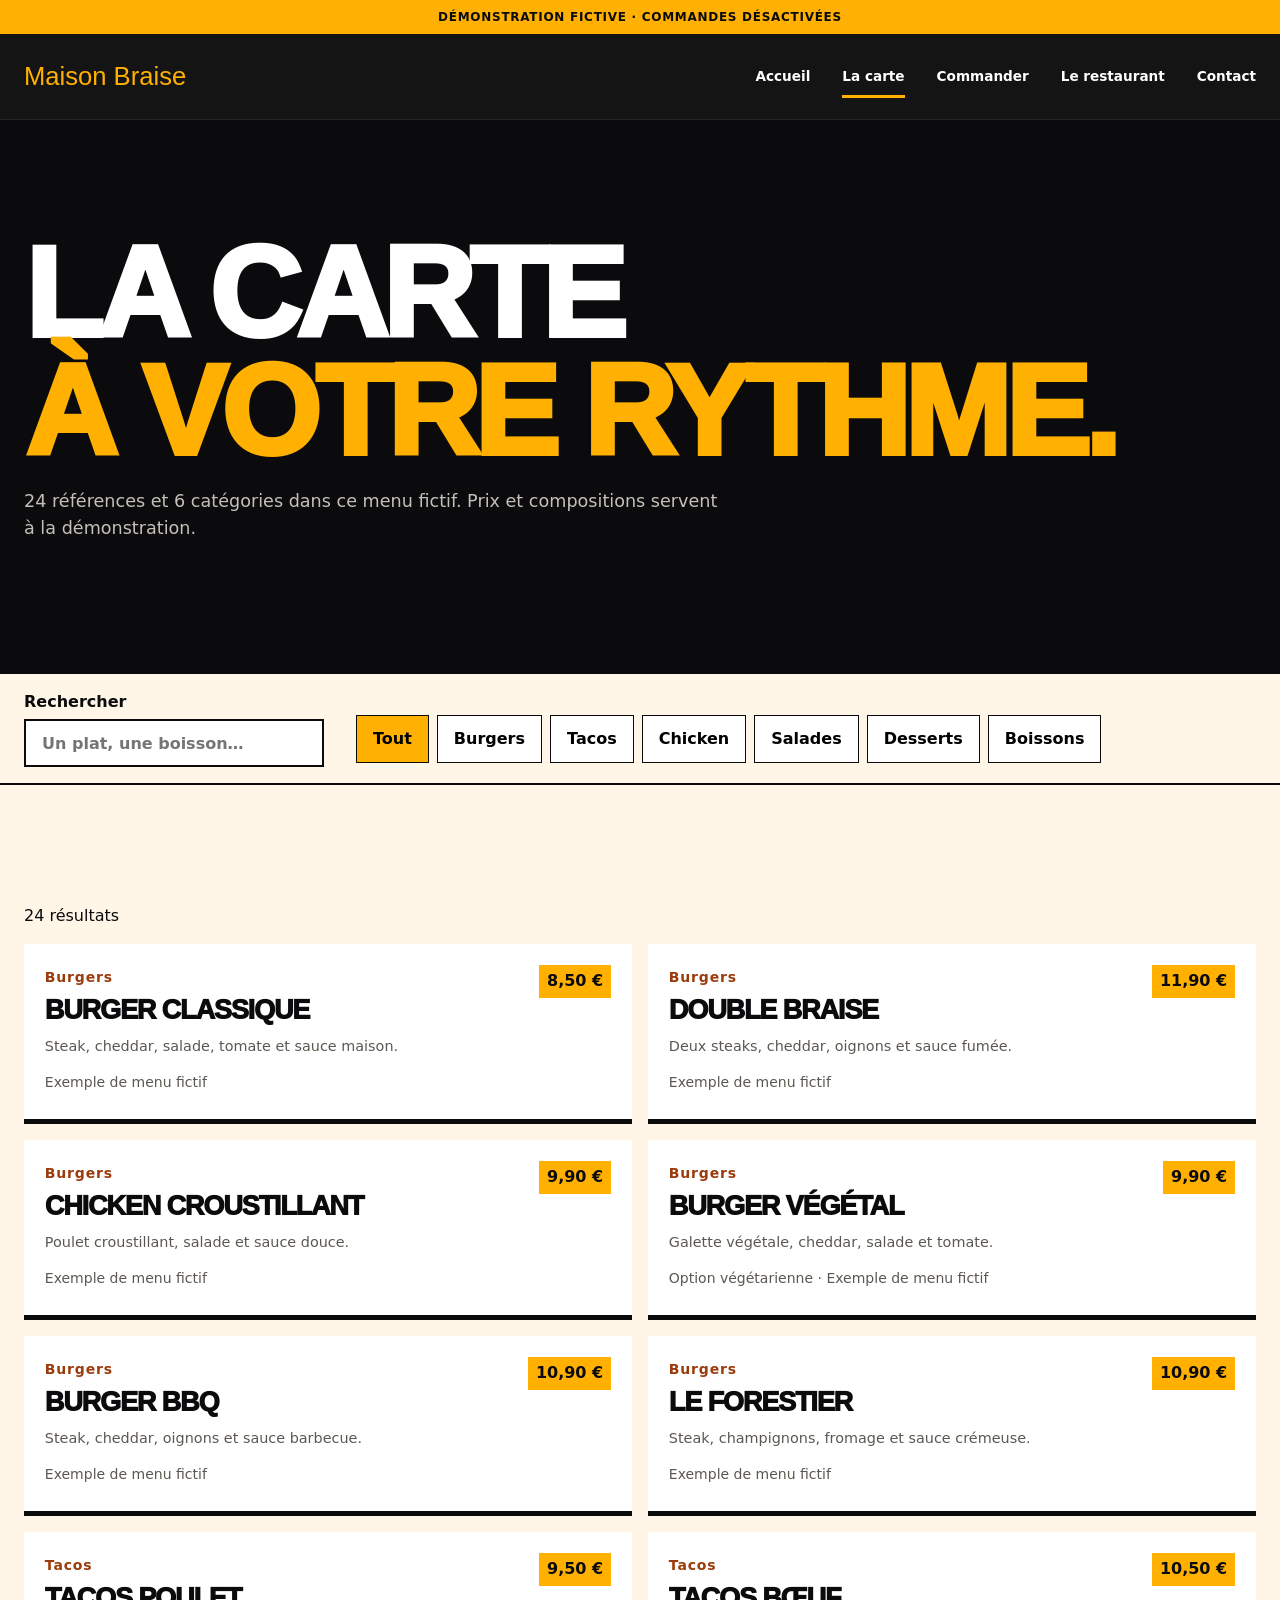
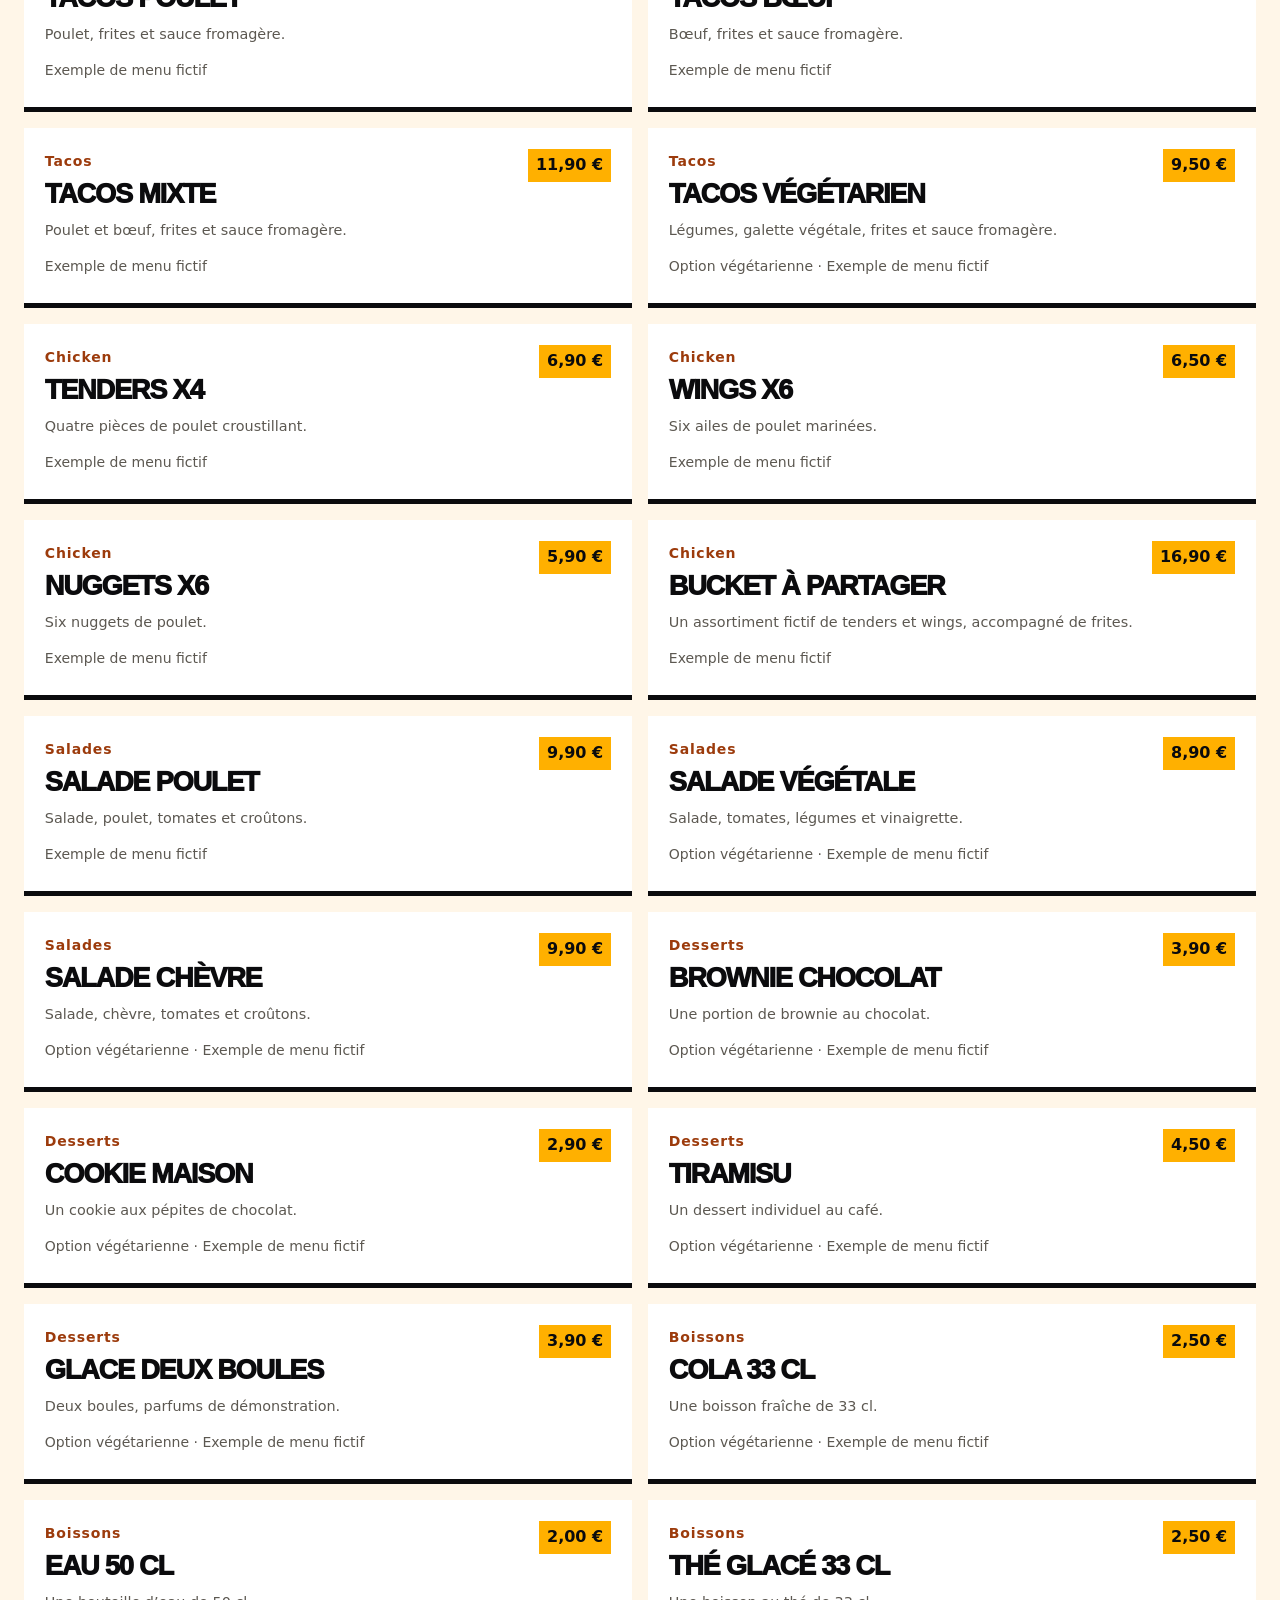
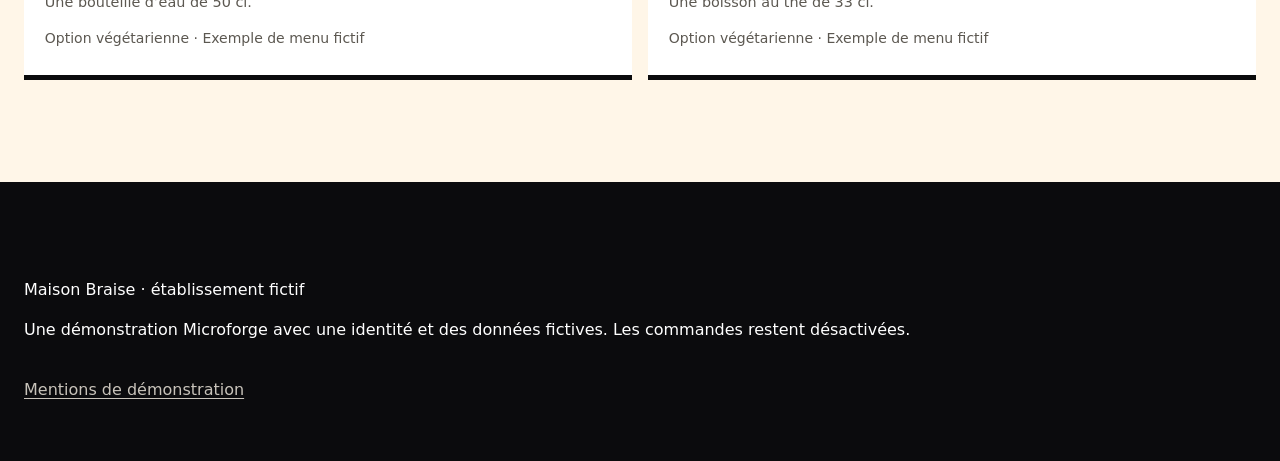
==== carte.html @ 9140a236 "feat: prepare fictional restaurant demonstration" ====
<!doctype html><html lang="fr"><head><meta charset="utf-8"><meta name="viewport" content="width=device-width,initial-scale=1"><meta name="robots" content="noindex,nofollow"><title>La carte · Maison Braise</title><link rel="stylesheet" href="assets/site.css"><script src="assets/site.js" defer></script></head><body><a class="skip-link" href="#main">Aller au contenu</a><div class="ticker">DÉMONSTRATION FICTIVE · COMMANDES DÉSACTIVÉES</div><header class="site-header"><a class="brand" href="index.html" aria-label="Maison Braise accueil"><span class="demo-wordmark">Maison Braise</span></a><button class="menu-toggle" aria-expanded="false" aria-controls="main-nav"><span></span><span></span><span></span><span class="sr-only">Ouvrir le menu</span></button><nav id="main-nav" class="main-nav" aria-label="Navigation principale"><a class="nav-link " href="index.html" >Accueil</a><a class="nav-link is-active" href="carte.html" aria-current="page">La carte</a><a class="nav-link " href="commander.html" >Commander</a><a class="nav-link " href="restaurant.html" >Le restaurant</a><a class="nav-link " href="contact.html" >Contact</a></nav></header><main id="main"><section class="page-hero"><h1>LA CARTE<br><em>À VOTRE RYTHME.</em></h1><p>24 références et 6 catégories dans ce menu fictif. Prix et compositions servent à la démonstration.</p></section><section class="menu-tools"><label><span>Rechercher</span><input id="menu-search" type="search" placeholder="Un plat, une boisson…" autocomplete="off" maxlength="120"></label><div class="filter-row"><button type="button" data-filter="all" aria-pressed="true" class="is-active">Tout</button><button type="button" data-filter="Burgers" aria-pressed="false" class="">Burgers</button><button type="button" data-filter="Tacos" aria-pressed="false" class="">Tacos</button><button type="button" data-filter="Chicken" aria-pressed="false" class="">Chicken</button><button type="button" data-filter="Salades" aria-pressed="false" class="">Salades</button><button type="button" data-filter="Desserts" aria-pressed="false" class="">Desserts</button><button type="button" data-filter="Boissons" aria-pressed="false" class="">Boissons</button></div></section><section class="section"><p id="menu-status" role="status" aria-live="polite"></p><div id="menu-list" class="menu-list"><article class="menu-item"><div><span>Burgers</span><h3>Burger classique</h3><p>Steak, cheddar, salade, tomate et sauce maison.</p><small>Exemple de menu fictif</small></div><strong>8,50 €</strong></article><article class="menu-item"><div><span>Burgers</span><h3>Double Braise</h3><p>Deux steaks, cheddar, oignons et sauce fumée.</p><small>Exemple de menu fictif</small></div><strong>11,90 €</strong></article><article class="menu-item"><div><span>Burgers</span><h3>Chicken croustillant</h3><p>Poulet croustillant, salade et sauce douce.</p><small>Exemple de menu fictif</small></div><strong>9,90 €</strong></article><article class="menu-item"><div><span>Burgers</span><h3>Burger végétal</h3><p>Galette végétale, cheddar, salade et tomate.</p><small>Option végétarienne · Exemple de menu fictif</small></div><strong>9,90 €</strong></article><article class="menu-item"><div><span>Burgers</span><h3>Burger BBQ</h3><p>Steak, cheddar, oignons et sauce barbecue.</p><small>Exemple de menu fictif</small></div><strong>10,90 €</strong></article><article class="menu-item"><div><span>Burgers</span><h3>Le Forestier</h3><p>Steak, champignons, fromage et sauce crémeuse.</p><small>Exemple de menu fictif</small></div><strong>10,90 €</strong></article><article class="menu-item"><div><span>Tacos</span><h3>Tacos poulet</h3><p>Poulet, frites et sauce fromagère.</p><small>Exemple de menu fictif</small></div><strong>9,50 €</strong></article><article class="menu-item"><div><span>Tacos</span><h3>Tacos bœuf</h3><p>Bœuf, frites et sauce fromagère.</p><small>Exemple de menu fictif</small></div><strong>10,50 €</strong></article><article class="menu-item"><div><span>Tacos</span><h3>Tacos mixte</h3><p>Poulet et bœuf, frites et sauce fromagère.</p><small>Exemple de menu fictif</small></div><strong>11,90 €</strong></article><article class="menu-item"><div><span>Tacos</span><h3>Tacos végétarien</h3><p>Légumes, galette végétale, frites et sauce fromagère.</p><small>Option végétarienne · Exemple de menu fictif</small></div><strong>9,50 €</strong></article><article class="menu-item"><div><span>Chicken</span><h3>Tenders x4</h3><p>Quatre pièces de poulet croustillant.</p><small>Exemple de menu fictif</small></div><strong>6,90 €</strong></article><article class="menu-item"><div><span>Chicken</span><h3>Wings x6</h3><p>Six ailes de poulet marinées.</p><small>Exemple de menu fictif</small></div><strong>6,50 €</strong></article><article class="menu-item"><div><span>Chicken</span><h3>Nuggets x6</h3><p>Six nuggets de poulet.</p><small>Exemple de menu fictif</small></div><strong>5,90 €</strong></article><article class="menu-item"><div><span>Chicken</span><h3>Bucket à partager</h3><p>Un assortiment fictif de tenders et wings, accompagné de frites.</p><small>Exemple de menu fictif</small></div><strong>16,90 €</strong></article><article class="menu-item"><div><span>Salades</span><h3>Salade poulet</h3><p>Salade, poulet, tomates et croûtons.</p><small>Exemple de menu fictif</small></div><strong>9,90 €</strong></article><article class="menu-item"><div><span>Salades</span><h3>Salade végétale</h3><p>Salade, tomates, légumes et vinaigrette.</p><small>Option végétarienne · Exemple de menu fictif</small></div><strong>8,90 €</strong></article><article class="menu-item"><div><span>Salades</span><h3>Salade chèvre</h3><p>Salade, chèvre, tomates et croûtons.</p><small>Option végétarienne · Exemple de menu fictif</small></div><strong>9,90 €</strong></article><article class="menu-item"><div><span>Desserts</span><h3>Brownie chocolat</h3><p>Une portion de brownie au chocolat.</p><small>Option végétarienne · Exemple de menu fictif</small></div><strong>3,90 €</strong></article><article class="menu-item"><div><span>Desserts</span><h3>Cookie maison</h3><p>Un cookie aux pépites de chocolat.</p><small>Option végétarienne · Exemple de menu fictif</small></div><strong>2,90 €</strong></article><article class="menu-item"><div><span>Desserts</span><h3>Tiramisu</h3><p>Un dessert individuel au café.</p><small>Option végétarienne · Exemple de menu fictif</small></div><strong>4,50 €</strong></article><article class="menu-item"><div><span>Desserts</span><h3>Glace deux boules</h3><p>Deux boules, parfums de démonstration.</p><small>Option végétarienne · Exemple de menu fictif</small></div><strong>3,90 €</strong></article><article class="menu-item"><div><span>Boissons</span><h3>Cola 33 cl</h3><p>Une boisson fraîche de 33 cl.</p><small>Option végétarienne · Exemple de menu fictif</small></div><strong>2,50 €</strong></article><article class="menu-item"><div><span>Boissons</span><h3>Eau 50 cl</h3><p>Une bouteille d’eau de 50 cl.</p><small>Option végétarienne · Exemple de menu fictif</small></div><strong>2,00 €</strong></article><article class="menu-item"><div><span>Boissons</span><h3>Thé glacé 33 cl</h3><p>Une boisson au thé de 33 cl.</p><small>Option végétarienne · Exemple de menu fictif</small></div><strong>2,50 €</strong></article></div><button id="menu-retry" type="button" hidden>Réessayer le filtrage</button></section></main><footer class="footer"><p>Maison Braise · établissement fictif</p><p>Une démonstration Microforge avec une identité et des données fictives. Les commandes restent désactivées.</p><p><a href="mentions-legales.html">Mentions de démonstration</a></p></footer></body></html>
---- assets/site.css ----
:root{--ink:#0b0b0d;--coal:#17171a;--gold:#ffb000;--amber:#ffca3a;--orange:#ff5a1f;--cream:#fff6e8;--white:#fff;--muted:#a9a398;--line:rgba(11,11,13,.15);--radius:24px;--max:1320px}*{box-sizing:border-box}html{scroll-behavior:smooth}body{margin:0;background:var(--cream);color:var(--ink);font-family:Inter,ui-sans-serif,system-ui,-apple-system,BlinkMacSystemFont,"Segoe UI",sans-serif;line-height:1.5}img{max-width:100%;display:block}a{color:inherit;text-decoration:none}button,input{font:inherit}.sr-only{position:absolute;width:1px;height:1px;padding:0;margin:-1px;overflow:hidden;clip:rect(0,0,0,0);white-space:nowrap;border:0}.skip-link{position:fixed;left:1rem;top:-5rem;z-index:9999;background:#fff;padding:.8rem 1rem;border-radius:8px}.skip-link:focus{top:1rem}.ticker{height:34px;background:var(--gold);display:flex;justify-content:center;align-items:center;gap:1.1rem;font-size:.72rem;font-weight:900;letter-spacing:.12em;white-space:nowrap;overflow:hidden}.site-header{position:sticky;top:0;z-index:1000;height:86px;background:rgba(11,11,13,.96);backdrop-filter:blur(16px);display:flex;align-items:center;justify-content:space-between;padding:0 max(24px,calc((100vw - var(--max))/2));border-bottom:1px solid rgba(255,255,255,.08)}.brand img{width:260px;height:auto}.main-nav{display:flex;align-items:center;gap:2rem;color:#fff}.nav-link{font-weight:800;font-size:.85rem;position:relative}.nav-link:after{content:"";position:absolute;left:0;right:100%;bottom:-10px;height:3px;background:var(--gold);transition:.2s}.nav-link:hover:after,.nav-link.is-active:after{right:0}.menu-toggle{display:none;background:none;border:0}.button{display:inline-flex;align-items:center;justify-content:center;min-height:52px;padding:0 1.4rem;background:var(--gold);color:var(--ink);border:2px solid var(--gold);font-weight:950;text-transform:uppercase;letter-spacing:.06em;box-shadow:5px 5px 0 var(--ink);transition:.18s}.button:hover{transform:translate(-2px,-2px);box-shadow:8px 8px 0 var(--ink)}.button-small{min-height:42px;padding:0 1rem;box-shadow:none}.button-ghost{background:transparent;color:#fff;border-color:#fff;box-shadow:5px 5px 0 var(--gold)}.button-ghost-dark{background:transparent;border-color:var(--ink)}.kicker,.eyebrow{font-size:.75rem;font-weight:950;letter-spacing:.2em;text-transform:uppercase;color:var(--orange)}h1,h2,h3{margin:0;line-height:.92;text-transform:uppercase;font-family:"Arial Narrow",Impact,Haettenschweiler,sans-serif;font-weight:950;letter-spacing:-.045em}h1{font-size:clamp(4.7rem,10vw,10rem)}h2{font-size:clamp(3rem,6vw,6.5rem)}h3{font-size:1.65rem}em{font-style:normal;color:var(--gold)}.hero{min-height:calc(100vh - 120px);background:var(--ink);color:#fff;display:grid;grid-template-columns:1.02fr .98fr;overflow:hidden}.hero-copy{padding:clamp(4rem,7vw,8rem) max(2rem,calc((100vw - var(--max))/2));padding-right:3rem;display:flex;flex-direction:column;justify-content:center}.hero h1{font-size:clamp(5rem,8.4vw,9.5rem);max-width:900px}.hero-lead{max-width:650px;font-size:1.15rem;color:#d2cdc5}.hero-actions{display:flex;gap:1rem;flex-wrap:wrap;margin:2rem 0}.hero-facts{display:grid;grid-template-columns:repeat(3,1fr);gap:1rem;margin:2.5rem 0 0;padding-top:1.5rem;border-top:1px solid rgba(255,255,255,.18)}.hero-facts dt{font-size:.68rem;color:var(--gold);font-weight:900;text-transform:uppercase;letter-spacing:.15em}.hero-facts dd{margin:.4rem 0 0;font-size:.85rem;font-weight:700}.hero-visual{position:relative;min-height:700px;background:linear-gradient(135deg,var(--orange),var(--gold));clip-path:polygon(12% 0,100% 0,100% 100%,0 100%)}.hero-visual>img{width:100%;height:100%;object-fit:cover;mix-blend-mode:multiply;filter:saturate(1.16) contrast(1.08)}.hero-visual:after{content:"";position:absolute;inset:0;background:linear-gradient(0deg,rgba(11,11,13,.55),transparent 55%)}.burst{position:absolute;z-index:2;right:3rem;top:3rem;width:130px;height:130px;border-radius:50%;background:var(--ink);color:#fff;display:grid;place-items:center;text-align:center;font-weight:950;line-height:1;transform:rotate(8deg);border:5px solid var(--gold)}.stamp{position:absolute;z-index:2;left:10%;bottom:6%;font-family:Impact,sans-serif;font-size:2.2rem;line-height:.9;transform:rotate(-8deg);text-shadow:3px 3px 0 var(--ink)}.no-photo{height:100%;display:grid;place-items:center;text-align:center;font-weight:950;font-size:2rem;padding:2rem;color:var(--ink);background:repeating-linear-gradient(-45deg,var(--gold),var(--gold) 18px,var(--orange) 18px,var(--orange) 36px)}.proof-strip{display:flex;justify-content:center;gap:4rem;padding:1rem;background:var(--gold);font-weight:950;letter-spacing:.08em;overflow:hidden;white-space:nowrap}.section{padding:clamp(5rem,8vw,9rem) max(24px,calc((100vw - var(--max))/2))}.section-head{display:grid;grid-template-columns:1fr auto;align-items:end;margin-bottom:3rem}.section-head .kicker,.section-head p{grid-column:1}.section-head h2{grid-column:1}.section-head>a{grid-column:2;grid-row:1/4;font-weight:900;text-decoration:underline;text-decoration-thickness:3px;text-decoration-color:var(--gold)}.category-grid{display:grid;grid-template-columns:repeat(4,1fr);gap:1rem}.category-card{min-height:470px;background:#fff;border:2px solid var(--ink);display:flex;flex-direction:column;overflow:hidden;box-shadow:7px 7px 0 var(--ink);transition:.18s}.category-card:hover{transform:translate(-4px,-4px);box-shadow:12px 12px 0 var(--gold)}.category-media{height:285px;background:var(--coal);overflow:hidden;display:grid;place-items:center}.category-media img{width:100%;height:100%;object-fit:cover}.category-card>div:last-child{padding:1.4rem}.category-card span{font-size:.65rem;font-weight:900;letter-spacing:.15em;color:var(--orange)}.category-card h3{font-size:2.5rem;margin:.3rem 0}.category-letter{font-size:10rem!important;color:var(--gold)!important}.dark-section{background:var(--ink);color:#fff}.inverse p{color:#bbb}.product-grid{display:grid;grid-template-columns:repeat(4,1fr);gap:1rem}.product-card{min-height:260px;padding:1.3rem;border:1px solid rgba(255,255,255,.2);background:var(--coal);display:flex;flex-direction:column}.product-card-top{display:flex;justify-content:space-between;gap:1rem}.product-card .price{background:var(--gold);color:var(--ink);font-weight:950;padding:.3rem .5rem}.product-card h3{font-size:2rem;margin:2rem 0 .6rem}.product-card p{color:#bbb}.product-card small{margin-top:auto;color:#777}.order-split{display:grid;grid-template-columns:1fr 1fr;padding:clamp(5rem,8vw,9rem) max(24px,calc((100vw - var(--max))/2));background:var(--orange);gap:5rem}.order-split h2 em{color:#fff}.order-panels{display:flex;flex-direction:column;gap:1rem}.order-panels a{background:var(--ink);color:#fff;padding:1.7rem;display:flex;justify-content:space-between;align-items:center;border:2px solid var(--ink);box-shadow:8px 8px 0 #fff}.order-panels b{font-size:2rem;font-family:Impact,sans-serif}.location{display:grid;grid-template-columns:1fr 1fr;gap:5rem}.map-card{min-height:500px;background:var(--coal);position:relative;overflow:hidden;color:#fff;display:grid;place-items:center}.map-grid{position:absolute;inset:-10%;background-image:linear-gradient(rgba(255,255,255,.08) 1px,transparent 1px),linear-gradient(90deg,rgba(255,255,255,.08) 1px,transparent 1px);background-size:50px 50px;transform:rotate(14deg)}.map-pin{position:relative;z-index:2;width:90px;height:90px;background:var(--gold);color:var(--ink);border-radius:50% 50% 50% 0;transform:rotate(-45deg);display:grid;place-items:center;font-weight:950;font-size:1.5rem}.map-pin::first-letter{transform:rotate(45deg)}.map-card p{position:absolute;bottom:2rem;font-weight:900;letter-spacing:.1em}.page-hero{padding:clamp(5rem,9vw,10rem) max(24px,calc((100vw - var(--max))/2));background:var(--ink);color:#fff}.page-hero p{max-width:700px;font-size:1.1rem;color:#c5c0b7}.menu-tools{position:sticky;top:86px;z-index:50;background:var(--cream);border-bottom:2px solid var(--ink);padding:1rem max(24px,calc((100vw - var(--max))/2));display:flex;align-items:end;gap:2rem}.menu-tools label{display:grid;gap:.35rem;min-width:300px;font-weight:900}.menu-tools input{height:48px;border:2px solid var(--ink);background:#fff;padding:0 1rem}.filter-row{display:flex;gap:.5rem;overflow:auto;padding-bottom:.25rem}.filter-row button{white-space:nowrap;border:1px solid var(--ink);background:#fff;padding:.7rem 1rem;font-weight:900}.filter-row button.is-active{background:var(--gold)}.menu-layout{display:grid;grid-template-columns:320px 1fr;gap:4rem;padding:5rem max(24px,calc((100vw - var(--max))/2))}.menu-layout aside{position:sticky;top:190px;align-self:start;background:var(--gold);padding:2rem;border:2px solid var(--ink);box-shadow:8px 8px 0 var(--ink)}.menu-layout aside h2{font-size:3.2rem}.menu-list{display:grid;grid-template-columns:1fr 1fr;gap:1rem}.menu-item{background:#fff;border-bottom:5px solid var(--ink);padding:1.3rem;display:flex;justify-content:space-between;gap:1rem;min-height:180px}.menu-item span{font-size:.65rem;color:var(--orange);font-weight:900;letter-spacing:.12em}.menu-item h3{font-size:1.7rem;margin:.5rem 0}.menu-item p{font-size:.9rem;color:#5c5851}.menu-item strong{white-space:nowrap;background:var(--gold);align-self:start;padding:.3rem .5rem}.channel-grid{display:grid;grid-template-columns:repeat(3,1fr);gap:1.5rem;padding:5rem max(24px,calc((100vw - var(--max))/2))}.channel{min-height:430px;border:3px solid var(--ink);padding:2rem;display:flex;flex-direction:column;background:#fff;box-shadow:8px 8px 0 var(--ink)}.channel>span{font-family:Impact,sans-serif;font-size:5rem;color:var(--gold)}.channel h2{font-size:4rem}.channel .button{margin-top:auto}.channel-phone{background:var(--gold)}.channel-phone>span{color:#fff}.order-note,.hours{display:grid;grid-template-columns:1fr 1.4fr;gap:4rem;padding:5rem max(24px,calc((100vw - var(--max))/2));background:var(--ink);color:#fff}.order-note>div,.hours dl{display:grid;gap:1rem}.order-note p,.hours dl div{padding:1.2rem;border:1px solid rgba(255,255,255,.2)}.story{display:grid;grid-template-columns:1fr 1fr;gap:5rem;padding:6rem max(24px,calc((100vw - var(--max))/2))}.story-media{min-height:520px}.story-media img,.story-media .no-photo{width:100%;height:100%;object-fit:cover}.values{display:grid;grid-template-columns:repeat(3,1fr);gap:1rem;padding:0 max(24px,calc((100vw - var(--max))/2)) 7rem}.values article{background:var(--ink);color:#fff;padding:2rem}.values b{color:var(--gold);font-size:3rem}.values h3{margin:1rem 0}.contact-grid{display:grid;grid-template-columns:1fr 1fr;padding:5rem max(24px,calc((100vw - var(--max))/2));gap:1rem}.contact-card{min-height:260px;border:3px solid var(--ink);padding:2rem;display:flex;flex-direction:column;justify-content:space-between;background:#fff;box-shadow:8px 8px 0 var(--gold)}.contact-card span,.contact-card small{font-weight:900;letter-spacing:.12em;font-size:.7rem}.contact-card strong{font-family:Impact,sans-serif;font-size:clamp(2rem,4vw,4rem);line-height:1}.hours dt{font-weight:900}.hours dd{margin:0;color:var(--gold);font-size:1.5rem}.legal{max-width:1000px;margin:auto;padding:7rem 2rem}.legal h1{font-size:clamp(4rem,9vw,8rem)}.legal h2{font-size:2.4rem;margin-top:3rem}.table-wrap{overflow:auto}.legal table{width:100%;border-collapse:collapse}.legal th,.legal td{border:1px solid var(--line);padding:.8rem;text-align:left;vertical-align:top}.legal a{text-decoration:underline}.footer{background:var(--ink);color:#fff;padding:5rem max(24px,calc((100vw - var(--max))/2)) 1.5rem}.footer-grid{display:grid;grid-template-columns:1.5fr repeat(3,1fr);gap:4rem}.footer-logo{width:260px}.footer h2{font-size:1.1rem;margin-bottom:1rem;color:var(--gold)}.footer a,.footer address,.footer small{display:block;margin:.6rem 0;color:#c8c3ba;font-style:normal}.footer-bottom{border-top:1px solid rgba(255,255,255,.15);margin-top:4rem;padding-top:1.5rem;display:flex;gap:2rem;font-size:.8rem}.mobile-cta{display:none}
@media(max-width:1000px){.main-nav{display:none;position:absolute;top:86px;left:0;right:0;background:var(--ink);padding:2rem;flex-direction:column;align-items:stretch}.main-nav.is-open{display:flex}.menu-toggle{display:grid;gap:5px}.menu-toggle span:not(.sr-only){display:block;width:28px;height:3px;background:#fff}.hero{grid-template-columns:1fr}.hero-copy{padding:5rem 1.5rem}.hero-visual{min-height:540px;clip-path:none}.category-grid,.product-grid{grid-template-columns:1fr 1fr}.order-split,.location,.story{grid-template-columns:1fr}.menu-layout{grid-template-columns:1fr}.menu-layout aside{position:static}.channel-grid{grid-template-columns:1fr}.footer-grid{grid-template-columns:1fr 1fr}.section-head{display:block}.section-head>a{display:inline-block;margin-top:1rem}}
@media(max-width:650px){.ticker{justify-content:flex-start;padding-left:1rem}.site-header{padding:0 1rem;height:76px}.brand img{width:205px}.main-nav{top:76px}.hero{min-height:auto}.hero h1{font-size:4.1rem}.hero-facts{grid-template-columns:1fr}.proof-strip{justify-content:flex-start}.section{padding:4.5rem 1rem}.category-grid,.product-grid,.menu-list,.contact-grid,.values{grid-template-columns:1fr}.category-card{min-height:380px}.category-media{height:220px}.order-split,.location,.story,.order-note,.hours{padding:4rem 1rem;grid-template-columns:1fr}.menu-tools{top:76px;padding:1rem;display:block}.menu-tools label{min-width:0}.filter-row{margin-top:1rem}.menu-layout{padding:3rem 1rem}.channel-grid{padding:3rem 1rem}.footer{padding:4rem 1rem 6rem}.footer-grid{grid-template-columns:1fr}.footer-bottom{flex-direction:column;gap:.5rem}.mobile-cta{position:fixed;z-index:1000;bottom:0;left:0;right:0;display:grid;grid-template-columns:1fr 1fr;background:var(--ink);padding:.6rem;gap:.5rem}.mobile-cta a{background:var(--gold);text-align:center;padding:.8rem;font-weight:950}.mobile-cta a:last-child{background:#fff}.page-hero{padding:5rem 1rem}.page-hero h1{font-size:4.2rem}.contact-card strong{font-size:2.5rem}}
@media(prefers-reduced-motion:reduce){*{scroll-behavior:auto!important;transition:none!important}}

.demo-wordmark{color:var(--gold);font-family:Impact,sans-serif;font-size:1.6rem;line-height:1;display:block;max-width:220px}.brand{min-width:0}.hero-copy>*{min-width:0}.button:disabled{opacity:.65;cursor:not-allowed;transform:none}.menu-item{min-width:0}.menu-item h3{overflow-wrap:anywhere}#menu-search{font-size:1rem}#menu-status{min-height:1.5em}a:focus-visible,button:focus-visible,input:focus-visible{outline:3px solid var(--orange);outline-offset:4px}@media(max-width:650px){.hero h1,.page-hero h1{font-size:clamp(2.9rem,10vw,4.1rem)}.contact-grid{padding:0}.ticker{font-size:.62rem}.demo-wordmark{font-size:1.25rem}}

.section-head em,.legal em{color:#945000}.menu-item span{color:#9c3b0c;font-size:.875rem;letter-spacing:.06em}.ticker{height:auto;min-height:34px;white-space:normal;font-size:.75rem;letter-spacing:.06em;justify-content:center;text-align:center;padding:.4rem 1rem}

.story-media{position:relative;min-height:420px}.story-media img{position:absolute;inset:0;width:100%;height:100%;object-fit:cover}.hero-visual>img{position:absolute;inset:0;width:100%;height:100%;object-fit:cover;mix-blend-mode:normal;filter:none}.demo-image-label{position:absolute;z-index:2;bottom:1rem;right:1rem;background:var(--ink);color:var(--cream);padding:.35rem .7rem;font-size:.875rem}.demo-faq{max-width:75ch}.demo-faq details{border-bottom:1px solid var(--line);padding:1rem 0}.demo-faq summary{cursor:pointer;font-weight:800}.footer a{text-decoration:underline}.menu-item small{display:block;margin-top:.6rem;color:#5c5851}
/* Keep the Eness palette and lettering while making controls easier to use. */
.brand,.nav-link,.footer a{display:inline-flex;align-items:center;min-height:44px}
.menu-toggle{width:44px;height:44px;padding:10px 8px;align-content:center;justify-content:center}
.nav-link:after{bottom:1px}
.contact-grid{padding:0;gap:1.5rem}
.contact-card{min-width:0;gap:1rem}
.contact-card span{font-size:.875rem;letter-spacing:.06em}
.contact-card p{overflow-wrap:anywhere}
.demo-faq{margin-top:1.5rem}
.demo-faq details{padding:0}
.demo-faq summary{padding:1rem 0;min-height:48px}
.demo-faq details p{margin:0 0 1.5rem;max-width:65ch}
summary:focus-visible{outline:3px solid var(--orange);outline-offset:4px}
.menu-tools input{caret-color:var(--orange)}
.menu-tools button:disabled,.menu-tools input:disabled{cursor:wait;opacity:.7}
.menu-item strong,.hours dd{font-variant-numeric:tabular-nums}
.menu-item small{font-size:.875rem;line-height:1.5}
.footer a{text-underline-offset:.2em}
::selection{background:var(--gold);color:var(--ink)}
@media(max-width:650px){
  .hero-copy{padding:3rem 1rem}
  .hero-actions{align-items:stretch}
  .hero-actions .button{width:100%}
  .hero-visual{min-height:400px}
  .contact-card{min-height:230px;padding:1.5rem}
  .hours{gap:2rem}
  .hours dl{margin:0}
  .main-nav{padding:1rem;gap:.5rem;max-height:calc(100dvh - 76px);overflow-y:auto}
}
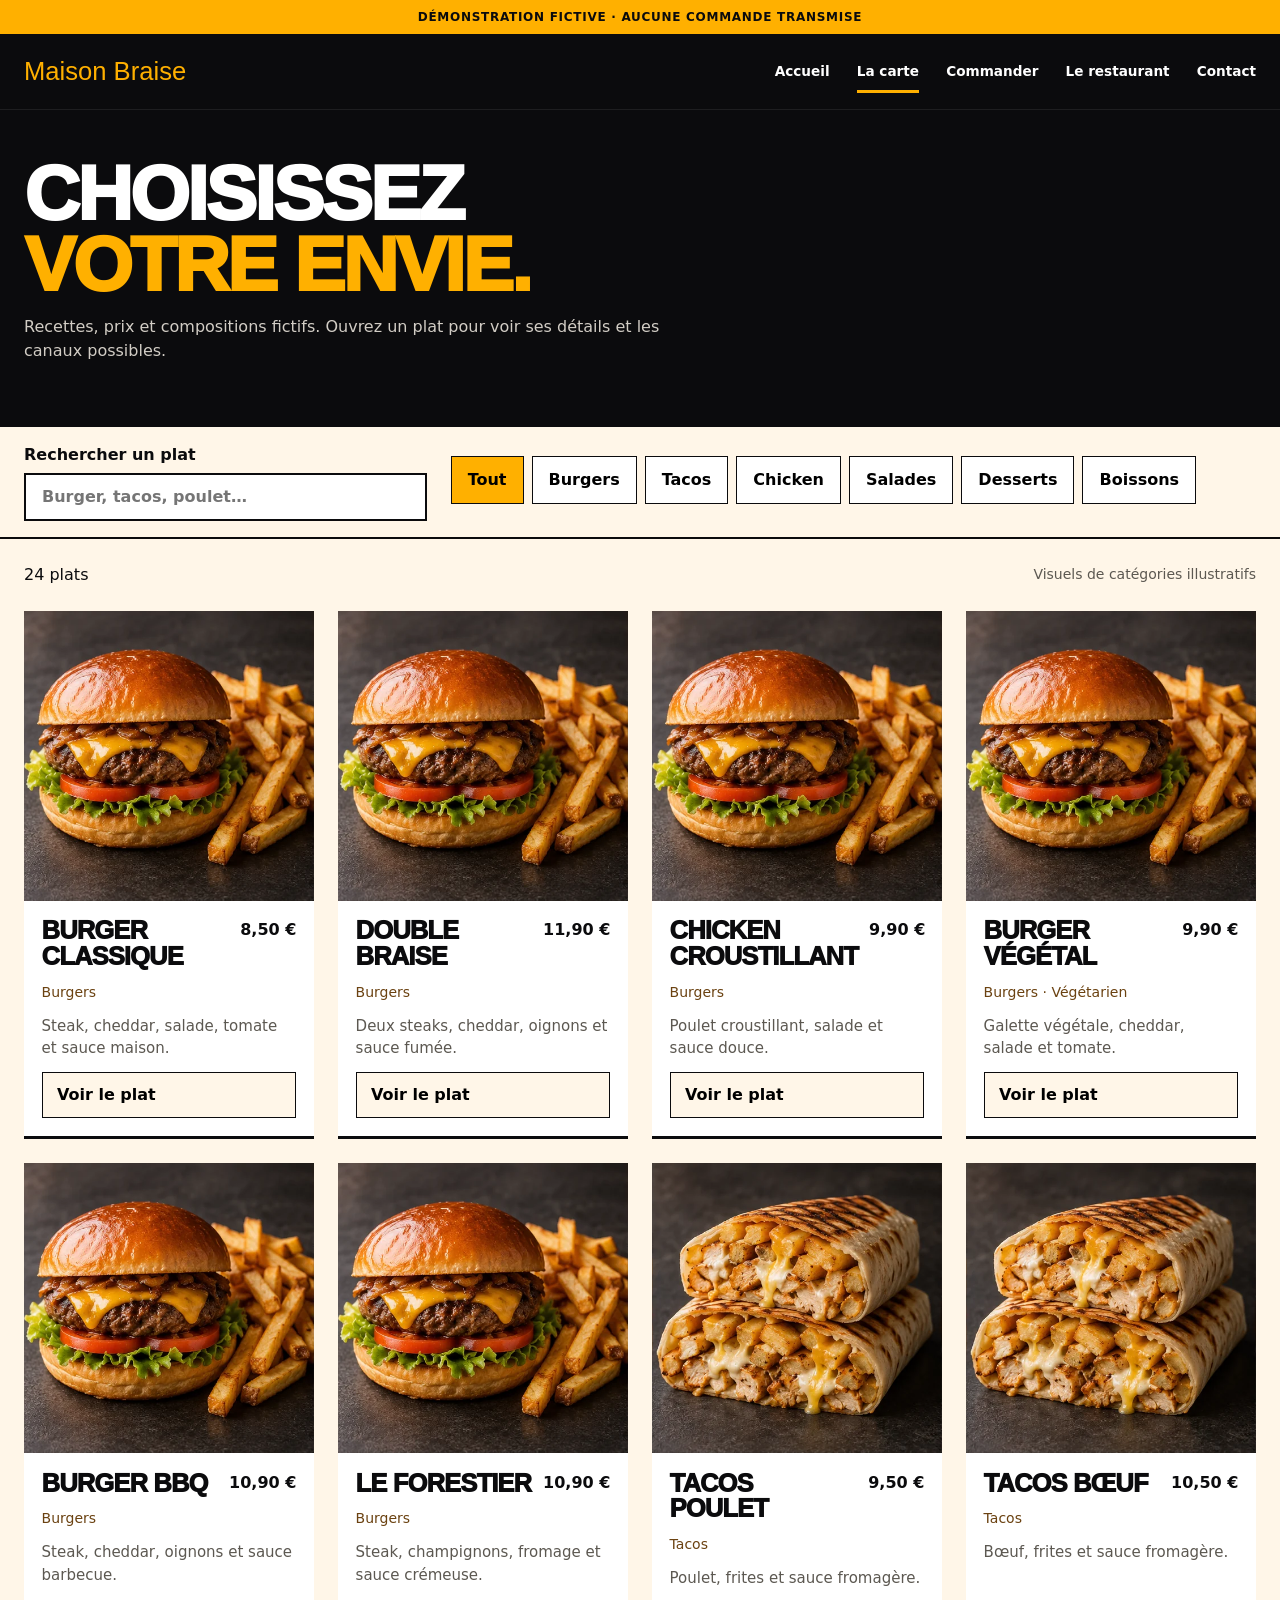
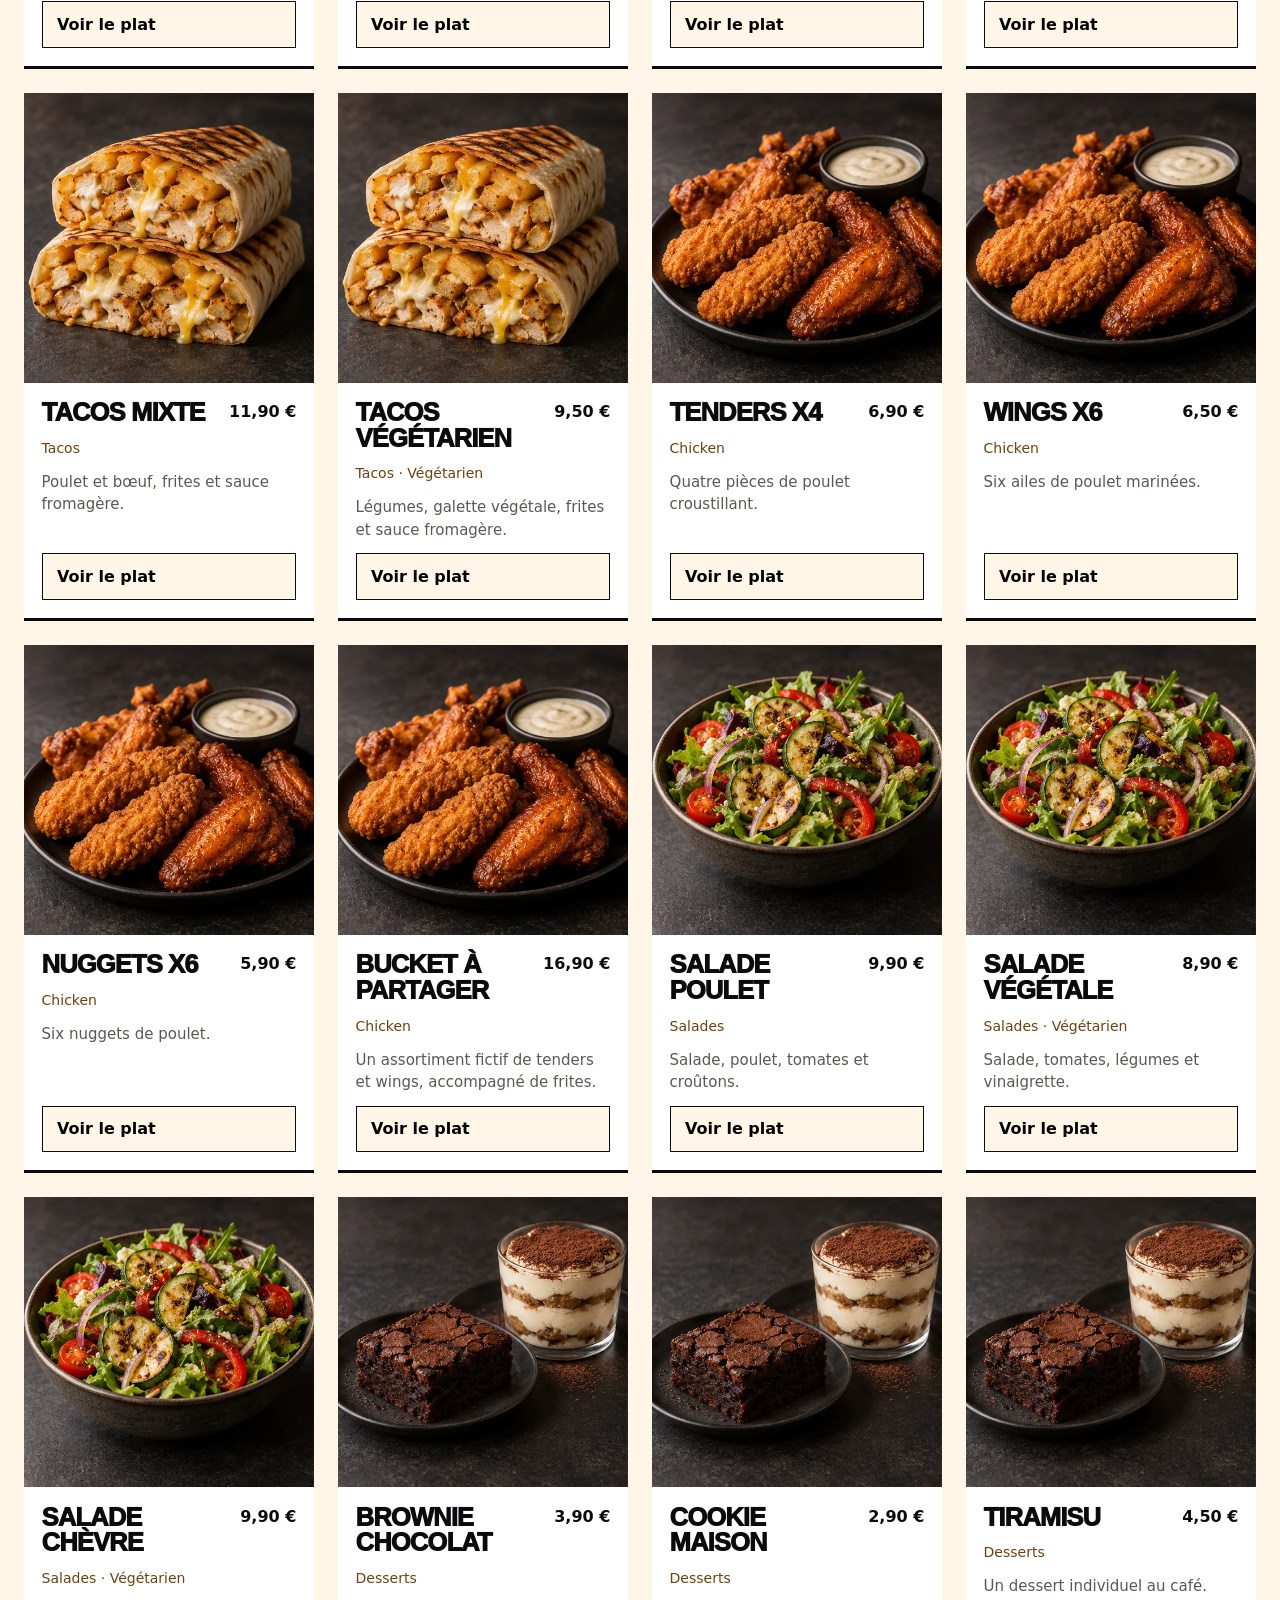
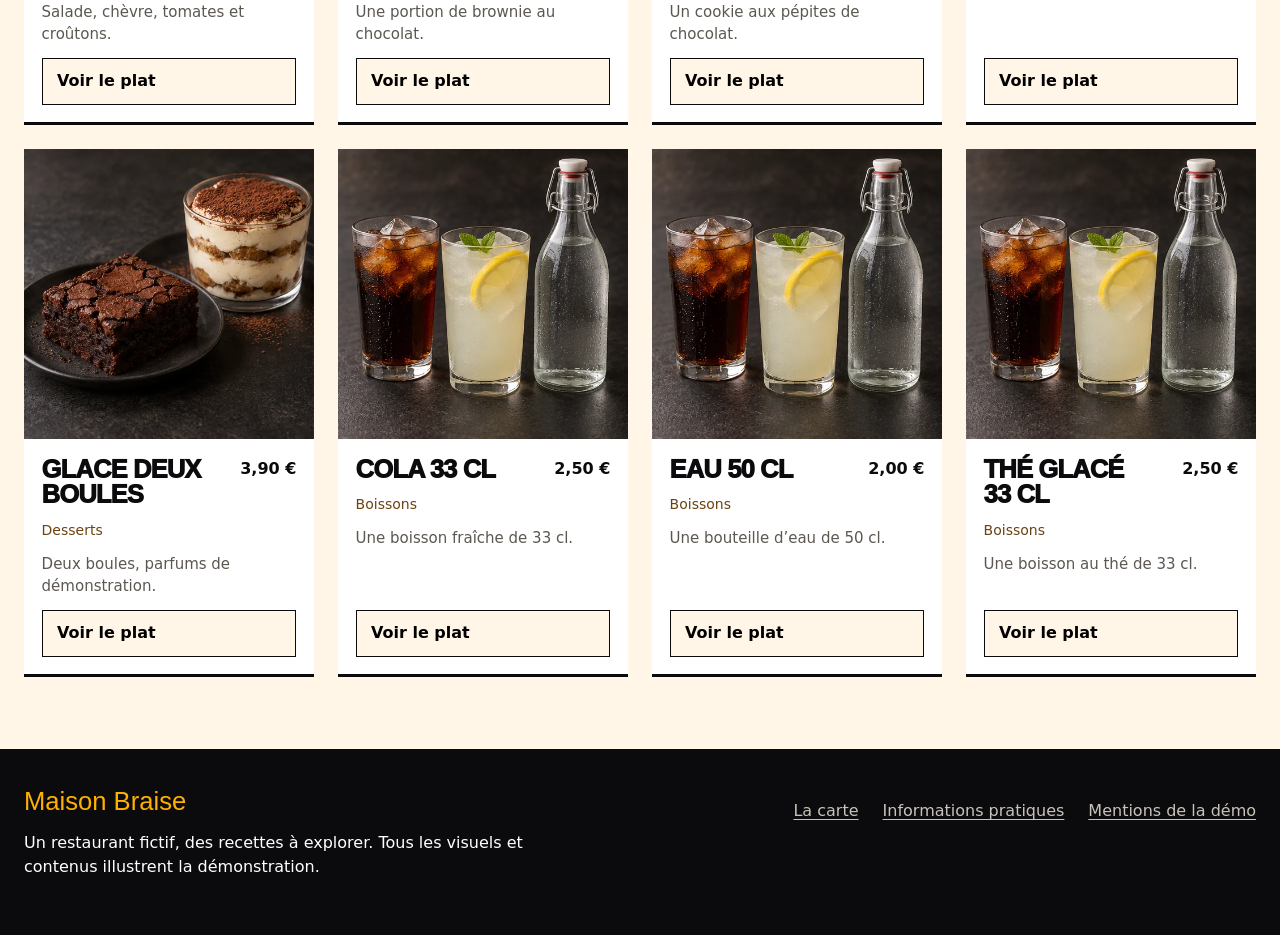
==== commit 3ca600d5: "feat: publish Maison Braise V2 experience" ====
--- a/carte.html
+++ b/carte.html
@@ -1 +1 @@
-<!doctype html><html lang="fr"><head><meta charset="utf-8"><meta name="viewport" content="width=device-width,initial-scale=1"><meta name="robots" content="noindex,nofollow"><title>La carte · Maison Braise</title><link rel="stylesheet" href="assets/site.css"><script src="assets/site.js" defer></script></head><body><a class="skip-link" href="#main">Aller au contenu</a><div class="ticker">DÉMONSTRATION FICTIVE · COMMANDES DÉSACTIVÉES</div><header class="site-header"><a class="brand" href="index.html" aria-label="Maison Braise accueil"><span class="demo-wordmark">Maison Braise</span></a><button class="menu-toggle" aria-expanded="false" aria-controls="main-nav"><span></span><span></span><span></span><span class="sr-only">Ouvrir le menu</span></button><nav id="main-nav" class="main-nav" aria-label="Navigation principale"><a class="nav-link " href="index.html" >Accueil</a><a class="nav-link is-active" href="carte.html" aria-current="page">La carte</a><a class="nav-link " href="commander.html" >Commander</a><a class="nav-link " href="restaurant.html" >Le restaurant</a><a class="nav-link " href="contact.html" >Contact</a></nav></header><main id="main"><section class="page-hero"><h1>LA CARTE<br><em>À VOTRE RYTHME.</em></h1><p>24 références et 6 catégories dans ce menu fictif. Prix et compositions servent à la démonstration.</p></section><section class="menu-tools"><label><span>Rechercher</span><input id="menu-search" type="search" placeholder="Un plat, une boisson…" autocomplete="off" maxlength="120"></label><div class="filter-row"><button type="button" data-filter="all" aria-pressed="true" class="is-active">Tout</button><button type="button" data-filter="Burgers" aria-pressed="false" class="">Burgers</button><button type="button" data-filter="Tacos" aria-pressed="false" class="">Tacos</button><button type="button" data-filter="Chicken" aria-pressed="false" class="">Chicken</button><button type="button" data-filter="Salades" aria-pressed="false" class="">Salades</button><button type="button" data-filter="Desserts" aria-pressed="false" class="">Desserts</button><button type="button" data-filter="Boissons" aria-pressed="false" class="">Boissons</button></div></section><section class="section"><p id="menu-status" role="status" aria-live="polite"></p><div id="menu-list" class="menu-list"><article class="menu-item"><div><span>Burgers</span><h3>Burger classique</h3><p>Steak, cheddar, salade, tomate et sauce maison.</p><small>Exemple de menu fictif</small></div><strong>8,50 €</strong></article><article class="menu-item"><div><span>Burgers</span><h3>Double Braise</h3><p>Deux steaks, cheddar, oignons et sauce fumée.</p><small>Exemple de menu fictif</small></div><strong>11,90 €</strong></article><article class="menu-item"><div><span>Burgers</span><h3>Chicken croustillant</h3><p>Poulet croustillant, salade et sauce douce.</p><small>Exemple de menu fictif</small></div><strong>9,90 €</strong></article><article class="menu-item"><div><span>Burgers</span><h3>Burger végétal</h3><p>Galette végétale, cheddar, salade et tomate.</p><small>Option végétarienne · Exemple de menu fictif</small></div><strong>9,90 €</strong></article><article class="menu-item"><div><span>Burgers</span><h3>Burger BBQ</h3><p>Steak, cheddar, oignons et sauce barbecue.</p><small>Exemple de menu fictif</small></div><strong>10,90 €</strong></article><article class="menu-item"><div><span>Burgers</span><h3>Le Forestier</h3><p>Steak, champignons, fromage et sauce crémeuse.</p><small>Exemple de menu fictif</small></div><strong>10,90 €</strong></article><article class="menu-item"><div><span>Tacos</span><h3>Tacos poulet</h3><p>Poulet, frites et sauce fromagère.</p><small>Exemple de menu fictif</small></div><strong>9,50 €</strong></article><article class="menu-item"><div><span>Tacos</span><h3>Tacos bœuf</h3><p>Bœuf, frites et sauce fromagère.</p><small>Exemple de menu fictif</small></div><strong>10,50 €</strong></article><article class="menu-item"><div><span>Tacos</span><h3>Tacos mixte</h3><p>Poulet et bœuf, frites et sauce fromagère.</p><small>Exemple de menu fictif</small></div><strong>11,90 €</strong></article><article class="menu-item"><div><span>Tacos</span><h3>Tacos végétarien</h3><p>Légumes, galette végétale, frites et sauce fromagère.</p><small>Option végétarienne · Exemple de menu fictif</small></div><strong>9,50 €</strong></article><article class="menu-item"><div><span>Chicken</span><h3>Tenders x4</h3><p>Quatre pièces de poulet croustillant.</p><small>Exemple de menu fictif</small></div><strong>6,90 €</strong></article><article class="menu-item"><div><span>Chicken</span><h3>Wings x6</h3><p>Six ailes de poulet marinées.</p><small>Exemple de menu fictif</small></div><strong>6,50 €</strong></article><article class="menu-item"><div><span>Chicken</span><h3>Nuggets x6</h3><p>Six nuggets de poulet.</p><small>Exemple de menu fictif</small></div><strong>5,90 €</strong></article><article class="menu-item"><div><span>Chicken</span><h3>Bucket à partager</h3><p>Un assortiment fictif de tenders et wings, accompagné de frites.</p><small>Exemple de menu fictif</small></div><strong>16,90 €</strong></article><article class="menu-item"><div><span>Salades</span><h3>Salade poulet</h3><p>Salade, poulet, tomates et croûtons.</p><small>Exemple de menu fictif</small></div><strong>9,90 €</strong></article><article class="menu-item"><div><span>Salades</span><h3>Salade végétale</h3><p>Salade, tomates, légumes et vinaigrette.</p><small>Option végétarienne · Exemple de menu fictif</small></div><strong>8,90 €</strong></article><article class="menu-item"><div><span>Salades</span><h3>Salade chèvre</h3><p>Salade, chèvre, tomates et croûtons.</p><small>Option végétarienne · Exemple de menu fictif</small></div><strong>9,90 €</strong></article><article class="menu-item"><div><span>Desserts</span><h3>Brownie chocolat</h3><p>Une portion de brownie au chocolat.</p><small>Option végétarienne · Exemple de menu fictif</small></div><strong>3,90 €</strong></article><article class="menu-item"><div><span>Desserts</span><h3>Cookie maison</h3><p>Un cookie aux pépites de chocolat.</p><small>Option végétarienne · Exemple de menu fictif</small></div><strong>2,90 €</strong></article><article class="menu-item"><div><span>Desserts</span><h3>Tiramisu</h3><p>Un dessert individuel au café.</p><small>Option végétarienne · Exemple de menu fictif</small></div><strong>4,50 €</strong></article><article class="menu-item"><div><span>Desserts</span><h3>Glace deux boules</h3><p>Deux boules, parfums de démonstration.</p><small>Option végétarienne · Exemple de menu fictif</small></div><strong>3,90 €</strong></article><article class="menu-item"><div><span>Boissons</span><h3>Cola 33 cl</h3><p>Une boisson fraîche de 33 cl.</p><small>Option végétarienne · Exemple de menu fictif</small></div><strong>2,50 €</strong></article><article class="menu-item"><div><span>Boissons</span><h3>Eau 50 cl</h3><p>Une bouteille d’eau de 50 cl.</p><small>Option végétarienne · Exemple de menu fictif</small></div><strong>2,00 €</strong></article><article class="menu-item"><div><span>Boissons</span><h3>Thé glacé 33 cl</h3><p>Une boisson au thé de 33 cl.</p><small>Option végétarienne · Exemple de menu fictif</small></div><strong>2,50 €</strong></article></div><button id="menu-retry" type="button" hidden>Réessayer le filtrage</button></section></main><footer class="footer"><p>Maison Braise · établissement fictif</p><p>Une démonstration Microforge avec une identité et des données fictives. Les commandes restent désactivées.</p><p><a href="mentions-legales.html">Mentions de démonstration</a></p></footer></body></html>+<!doctype html><html lang="fr"><head><meta charset="utf-8"><meta name="viewport" content="width=device-width,initial-scale=1"><meta name="robots" content="noindex,nofollow"><meta name="description" content="Démonstration fictive Maison Braise : carte, détails des plats et parcours de canaux."><title>La carte · Maison Braise</title><link rel="stylesheet" href="assets/site.css"><link rel="stylesheet" href="assets/experience.css"><script type="module" src="assets/experience.mjs"></script></head><body><a class="skip-link" href="#main">Aller au contenu</a><div class="ticker">DÉMONSTRATION FICTIVE · AUCUNE COMMANDE TRANSMISE</div><header class="site-header"><a class="brand" href="index.html" aria-label="Maison Braise accueil"><span class="demo-wordmark">Maison Braise</span></a><button class="menu-toggle" aria-expanded="false" aria-controls="main-nav"><span></span><span></span><span></span><span class="sr-only">Ouvrir le menu</span></button><nav id="main-nav" class="main-nav" aria-label="Navigation principale"><a class="nav-link " href="index.html" >Accueil</a><a class="nav-link is-active" href="carte.html" aria-current="page">La carte</a><a class="nav-link " href="commander.html" >Commander</a><a class="nav-link " href="restaurant.html" >Le restaurant</a><a class="nav-link " href="contact.html" >Contact</a></nav></header><main id="main"><section class="menu-intro"><h1>CHOISISSEZ<br><em>VOTRE ENVIE.</em></h1><p>Recettes, prix et compositions fictifs. Ouvrez un plat pour voir ses détails et les canaux possibles.</p></section><section class="menu-tools"><label><span>Rechercher un plat</span><input id="menu-search" type="search" placeholder="Burger, tacos, poulet…" maxlength="120" autocomplete="off" disabled></label><div class="filter-row" aria-label="Catégories"><button type="button" data-filter="all" aria-pressed="true" class="is-active" disabled>Tout</button><button type="button" data-filter="Burgers" aria-pressed="false" class="" disabled>Burgers</button><button type="button" data-filter="Tacos" aria-pressed="false" class="" disabled>Tacos</button><button type="button" data-filter="Chicken" aria-pressed="false" class="" disabled>Chicken</button><button type="button" data-filter="Salades" aria-pressed="false" class="" disabled>Salades</button><button type="button" data-filter="Desserts" aria-pressed="false" class="" disabled>Desserts</button><button type="button" data-filter="Boissons" aria-pressed="false" class="" disabled>Boissons</button></div></section><section class="section menu-section"><div class="menu-summary"><p id="menu-status" role="status" aria-live="polite">24 plats dans cette carte fictive.</p><span class="illustrative-note">Visuels de catégories illustratifs</span></div><div id="empty-result" hidden><p>Essayez un autre mot ou affichez toute la carte.</p><button type="button" id="clear-search" class="button">Afficher toute la carte</button></div><div id="menu-list" class="menu-grid"><article class="dish-card" data-card-id="classique"><div class="food-photo" role="img" aria-label="Illustration de la catégorie Burgers" style="--photo-x:0%;--photo-y:0%"></div><div class="dish-copy"><div class="dish-head"><h3>Burger classique</h3><strong class="dish-price">8,50 €</strong></div><span class="dish-meta">Burgers</span><p>Steak, cheddar, salade, tomate et sauce maison.</p><button class="dish-button" type="button" data-dish-id="classique" aria-label="Voir Burger classique" disabled>Voir le plat</button></div></article><article class="dish-card" data-card-id="double-braise"><div class="food-photo" role="img" aria-label="Illustration de la catégorie Burgers" style="--photo-x:0%;--photo-y:0%"></div><div class="dish-copy"><div class="dish-head"><h3>Double Braise</h3><strong class="dish-price">11,90 €</strong></div><span class="dish-meta">Burgers</span><p>Deux steaks, cheddar, oignons et sauce fumée.</p><button class="dish-button" type="button" data-dish-id="double-braise" aria-label="Voir Double Braise" disabled>Voir le plat</button></div></article><article class="dish-card" data-card-id="chicken"><div class="food-photo" role="img" aria-label="Illustration de la catégorie Burgers" style="--photo-x:0%;--photo-y:0%"></div><div class="dish-copy"><div class="dish-head"><h3>Chicken croustillant</h3><strong class="dish-price">9,90 €</strong></div><span class="dish-meta">Burgers</span><p>Poulet croustillant, salade et sauce douce.</p><button class="dish-button" type="button" data-dish-id="chicken" aria-label="Voir Chicken croustillant" disabled>Voir le plat</button></div></article><article class="dish-card" data-card-id="veggie"><div class="food-photo" role="img" aria-label="Illustration de la catégorie Burgers" style="--photo-x:0%;--photo-y:0%"></div><div class="dish-copy"><div class="dish-head"><h3>Burger végétal</h3><strong class="dish-price">9,90 €</strong></div><span class="dish-meta">Burgers · Végétarien</span><p>Galette végétale, cheddar, salade et tomate.</p><button class="dish-button" type="button" data-dish-id="veggie" aria-label="Voir Burger végétal" disabled>Voir le plat</button></div></article><article class="dish-card" data-card-id="bbq"><div class="food-photo" role="img" aria-label="Illustration de la catégorie Burgers" style="--photo-x:0%;--photo-y:0%"></div><div class="dish-copy"><div class="dish-head"><h3>Burger BBQ</h3><strong class="dish-price">10,90 €</strong></div><span class="dish-meta">Burgers</span><p>Steak, cheddar, oignons et sauce barbecue.</p><button class="dish-button" type="button" data-dish-id="bbq" aria-label="Voir Burger BBQ" disabled>Voir le plat</button></div></article><article class="dish-card" data-card-id="forestier"><div class="food-photo" role="img" aria-label="Illustration de la catégorie Burgers" style="--photo-x:0%;--photo-y:0%"></div><div class="dish-copy"><div class="dish-head"><h3>Le Forestier</h3><strong class="dish-price">10,90 €</strong></div><span class="dish-meta">Burgers</span><p>Steak, champignons, fromage et sauce crémeuse.</p><button class="dish-button" type="button" data-dish-id="forestier" aria-label="Voir Le Forestier" disabled>Voir le plat</button></div></article><article class="dish-card" data-card-id="tacos-poulet"><div class="food-photo" role="img" aria-label="Illustration de la catégorie Tacos" style="--photo-x:50%;--photo-y:0%"></div><div class="dish-copy"><div class="dish-head"><h3>Tacos poulet</h3><strong class="dish-price">9,50 €</strong></div><span class="dish-meta">Tacos</span><p>Poulet, frites et sauce fromagère.</p><button class="dish-button" type="button" data-dish-id="tacos-poulet" aria-label="Voir Tacos poulet" disabled>Voir le plat</button></div></article><article class="dish-card" data-card-id="tacos-boeuf"><div class="food-photo" role="img" aria-label="Illustration de la catégorie Tacos" style="--photo-x:50%;--photo-y:0%"></div><div class="dish-copy"><div class="dish-head"><h3>Tacos bœuf</h3><strong class="dish-price">10,50 €</strong></div><span class="dish-meta">Tacos</span><p>Bœuf, frites et sauce fromagère.</p><button class="dish-button" type="button" data-dish-id="tacos-boeuf" aria-label="Voir Tacos bœuf" disabled>Voir le plat</button></div></article><article class="dish-card" data-card-id="tacos-mix"><div class="food-photo" role="img" aria-label="Illustration de la catégorie Tacos" style="--photo-x:50%;--photo-y:0%"></div><div class="dish-copy"><div class="dish-head"><h3>Tacos mixte</h3><strong class="dish-price">11,90 €</strong></div><span class="dish-meta">Tacos</span><p>Poulet et bœuf, frites et sauce fromagère.</p><button class="dish-button" type="button" data-dish-id="tacos-mix" aria-label="Voir Tacos mixte" disabled>Voir le plat</button></div></article><article class="dish-card" data-card-id="tacos-veggie"><div class="food-photo" role="img" aria-label="Illustration de la catégorie Tacos" style="--photo-x:50%;--photo-y:0%"></div><div class="dish-copy"><div class="dish-head"><h3>Tacos végétarien</h3><strong class="dish-price">9,50 €</strong></div><span class="dish-meta">Tacos · Végétarien</span><p>Légumes, galette végétale, frites et sauce fromagère.</p><button class="dish-button" type="button" data-dish-id="tacos-veggie" aria-label="Voir Tacos végétarien" disabled>Voir le plat</button></div></article><article class="dish-card" data-card-id="tenders"><div class="food-photo" role="img" aria-label="Illustration de la catégorie Chicken" style="--photo-x:100%;--photo-y:0%"></div><div class="dish-copy"><div class="dish-head"><h3>Tenders x4</h3><strong class="dish-price">6,90 €</strong></div><span class="dish-meta">Chicken</span><p>Quatre pièces de poulet croustillant.</p><button class="dish-button" type="button" data-dish-id="tenders" aria-label="Voir Tenders x4" disabled>Voir le plat</button></div></article><article class="dish-card" data-card-id="wings"><div class="food-photo" role="img" aria-label="Illustration de la catégorie Chicken" style="--photo-x:100%;--photo-y:0%"></div><div class="dish-copy"><div class="dish-head"><h3>Wings x6</h3><strong class="dish-price">6,50 €</strong></div><span class="dish-meta">Chicken</span><p>Six ailes de poulet marinées.</p><button class="dish-button" type="button" data-dish-id="wings" aria-label="Voir Wings x6" disabled>Voir le plat</button></div></article><article class="dish-card" data-card-id="nuggets"><div class="food-photo" role="img" aria-label="Illustration de la catégorie Chicken" style="--photo-x:100%;--photo-y:0%"></div><div class="dish-copy"><div class="dish-head"><h3>Nuggets x6</h3><strong class="dish-price">5,90 €</strong></div><span class="dish-meta">Chicken</span><p>Six nuggets de poulet.</p><button class="dish-button" type="button" data-dish-id="nuggets" aria-label="Voir Nuggets x6" disabled>Voir le plat</button></div></article><article class="dish-card" data-card-id="bucket"><div class="food-photo" role="img" aria-label="Illustration de la catégorie Chicken" style="--photo-x:100%;--photo-y:0%"></div><div class="dish-copy"><div class="dish-head"><h3>Bucket à partager</h3><strong class="dish-price">16,90 €</strong></div><span class="dish-meta">Chicken</span><p>Un assortiment fictif de tenders et wings, accompagné de frites.</p><button class="dish-button" type="button" data-dish-id="bucket" aria-label="Voir Bucket à partager" disabled>Voir le plat</button></div></article><article class="dish-card" data-card-id="salade-poulet"><div class="food-photo" role="img" aria-label="Illustration de la catégorie Salades" style="--photo-x:0%;--photo-y:100%"></div><div class="dish-copy"><div class="dish-head"><h3>Salade poulet</h3><strong class="dish-price">9,90 €</strong></div><span class="dish-meta">Salades</span><p>Salade, poulet, tomates et croûtons.</p><button class="dish-button" type="button" data-dish-id="salade-poulet" aria-label="Voir Salade poulet" disabled>Voir le plat</button></div></article><article class="dish-card" data-card-id="salade-vegetale"><div class="food-photo" role="img" aria-label="Illustration de la catégorie Salades" style="--photo-x:0%;--photo-y:100%"></div><div class="dish-copy"><div class="dish-head"><h3>Salade végétale</h3><strong class="dish-price">8,90 €</strong></div><span class="dish-meta">Salades · Végétarien</span><p>Salade, tomates, légumes et vinaigrette.</p><button class="dish-button" type="button" data-dish-id="salade-vegetale" aria-label="Voir Salade végétale" disabled>Voir le plat</button></div></article><article class="dish-card" data-card-id="salade-chevre"><div class="food-photo" role="img" aria-label="Illustration de la catégorie Salades" style="--photo-x:0%;--photo-y:100%"></div><div class="dish-copy"><div class="dish-head"><h3>Salade chèvre</h3><strong class="dish-price">9,90 €</strong></div><span class="dish-meta">Salades · Végétarien</span><p>Salade, chèvre, tomates et croûtons.</p><button class="dish-button" type="button" data-dish-id="salade-chevre" aria-label="Voir Salade chèvre" disabled>Voir le plat</button></div></article><article class="dish-card" data-card-id="brownie"><div class="food-photo" role="img" aria-label="Illustration de la catégorie Desserts" style="--photo-x:50%;--photo-y:100%"></div><div class="dish-copy"><div class="dish-head"><h3>Brownie chocolat</h3><strong class="dish-price">3,90 €</strong></div><span class="dish-meta">Desserts</span><p>Une portion de brownie au chocolat.</p><button class="dish-button" type="button" data-dish-id="brownie" aria-label="Voir Brownie chocolat" disabled>Voir le plat</button></div></article><article class="dish-card" data-card-id="cookie"><div class="food-photo" role="img" aria-label="Illustration de la catégorie Desserts" style="--photo-x:50%;--photo-y:100%"></div><div class="dish-copy"><div class="dish-head"><h3>Cookie maison</h3><strong class="dish-price">2,90 €</strong></div><span class="dish-meta">Desserts</span><p>Un cookie aux pépites de chocolat.</p><button class="dish-button" type="button" data-dish-id="cookie" aria-label="Voir Cookie maison" disabled>Voir le plat</button></div></article><article class="dish-card" data-card-id="tiramisu"><div class="food-photo" role="img" aria-label="Illustration de la catégorie Desserts" style="--photo-x:50%;--photo-y:100%"></div><div class="dish-copy"><div class="dish-head"><h3>Tiramisu</h3><strong class="dish-price">4,50 €</strong></div><span class="dish-meta">Desserts</span><p>Un dessert individuel au café.</p><button class="dish-button" type="button" data-dish-id="tiramisu" aria-label="Voir Tiramisu" disabled>Voir le plat</button></div></article><article class="dish-card" data-card-id="glace"><div class="food-photo" role="img" aria-label="Illustration de la catégorie Desserts" style="--photo-x:50%;--photo-y:100%"></div><div class="dish-copy"><div class="dish-head"><h3>Glace deux boules</h3><strong class="dish-price">3,90 €</strong></div><span class="dish-meta">Desserts</span><p>Deux boules, parfums de démonstration.</p><button class="dish-button" type="button" data-dish-id="glace" aria-label="Voir Glace deux boules" disabled>Voir le plat</button></div></article><article class="dish-card" data-card-id="cola"><div class="food-photo" role="img" aria-label="Illustration de la catégorie Boissons" style="--photo-x:100%;--photo-y:100%"></div><div class="dish-copy"><div class="dish-head"><h3>Cola 33 cl</h3><strong class="dish-price">2,50 €</strong></div><span class="dish-meta">Boissons</span><p>Une boisson fraîche de 33 cl.</p><button class="dish-button" type="button" data-dish-id="cola" aria-label="Voir Cola 33 cl" disabled>Voir le plat</button></div></article><article class="dish-card" data-card-id="eau"><div class="food-photo" role="img" aria-label="Illustration de la catégorie Boissons" style="--photo-x:100%;--photo-y:100%"></div><div class="dish-copy"><div class="dish-head"><h3>Eau 50 cl</h3><strong class="dish-price">2,00 €</strong></div><span class="dish-meta">Boissons</span><p>Une bouteille d’eau de 50 cl.</p><button class="dish-button" type="button" data-dish-id="eau" aria-label="Voir Eau 50 cl" disabled>Voir le plat</button></div></article><article class="dish-card" data-card-id="the-glace"><div class="food-photo" role="img" aria-label="Illustration de la catégorie Boissons" style="--photo-x:100%;--photo-y:100%"></div><div class="dish-copy"><div class="dish-head"><h3>Thé glacé 33 cl</h3><strong class="dish-price">2,50 €</strong></div><span class="dish-meta">Boissons</span><p>Une boisson au thé de 33 cl.</p><button class="dish-button" type="button" data-dish-id="the-glace" aria-label="Voir Thé glacé 33 cl" disabled>Voir le plat</button></div></article></div></section></main><footer class="footer"><div class="footer-inner"><div><span class="demo-wordmark">Maison Braise</span><p>Un restaurant fictif, des recettes à explorer. Tous les visuels et contenus illustrent la démonstration.</p></div><nav aria-label="Navigation de pied de page"><a href="carte.html">La carte</a><a href="contact.html">Informations pratiques</a><a href="mentions-legales.html">Mentions de la démo</a></nav></div></footer><dialog class="dish-dialog" id="dish-dialog" aria-labelledby="dish-dialog-title"><div class="dialog-top"><button type="button" class="close-dialog" data-close autofocus>Fermer</button></div><div class="dish-dialog-body"><div class="food-photo" role="img" aria-label="Illustration de la catégorie Burgers" style="--photo-x:0%;--photo-y:0%"></div><div class="dish-dialog-copy"><span id="dish-category" class="dish-meta"></span><h2 id="dish-dialog-title"></h2><strong class="dish-price" id="dish-price"></strong><p id="dish-description"></p><p id="dish-ingredients" class="illustrative-note"></p><p class="illustrative-note">Visuel de catégorie généré. Prix et composition sont des exemples.</p><a class="button" href="commander.html" id="dish-channel">Choisir le canal</a></div></div></dialog><script type="application/json" id="menu-data">[{"id":"classique","name":"Burger classique","category":"Burgers","priceCents":850,"description":"Steak, cheddar, salade, tomate et sauce maison.","allergensIllustrative":["gluten","lait","œufs"],"vegetarianScenario":false,"availableInScenario":true,"priceClass":"illustrative_ttc","datasetClass":"fictional-demo","price":8.5},{"id":"double-braise","name":"Double Braise","category":"Burgers","priceCents":1190,"description":"Deux steaks, cheddar, oignons et sauce fumée.","allergensIllustrative":["gluten","lait","œufs"],"vegetarianScenario":false,"availableInScenario":true,"priceClass":"illustrative_ttc","datasetClass":"fictional-demo","price":11.9},{"id":"chicken","name":"Chicken croustillant","category":"Burgers","priceCents":990,"description":"Poulet croustillant, salade et sauce douce.","allergensIllustrative":["gluten","lait","œufs"],"vegetarianScenario":false,"availableInScenario":true,"priceClass":"illustrative_ttc","datasetClass":"fictional-demo","price":9.9},{"id":"veggie","name":"Burger végétal","category":"Burgers","priceCents":990,"description":"Galette végétale, cheddar, salade et tomate.","allergensIllustrative":["gluten","lait","œufs"],"vegetarianScenario":true,"availableInScenario":true,"priceClass":"illustrative_ttc","datasetClass":"fictional-demo","price":9.9},{"id":"bbq","name":"Burger BBQ","category":"Burgers","priceCents":1090,"description":"Steak, cheddar, oignons et sauce barbecue.","allergensIllustrative":["gluten","lait"],"vegetarianScenario":false,"availableInScenario":true,"priceClass":"illustrative_ttc","datasetClass":"fictional-demo","price":10.9},{"id":"forestier","name":"Le Forestier","category":"Burgers","priceCents":1090,"description":"Steak, champignons, fromage et sauce crémeuse.","allergensIllustrative":["gluten","lait"],"vegetarianScenario":false,"availableInScenario":true,"priceClass":"illustrative_ttc","datasetClass":"fictional-demo","price":10.9},{"id":"tacos-poulet","name":"Tacos poulet","category":"Tacos","priceCents":950,"description":"Poulet, frites et sauce fromagère.","allergensIllustrative":["gluten","lait"],"vegetarianScenario":false,"availableInScenario":true,"priceClass":"illustrative_ttc","datasetClass":"fictional-demo","price":9.5},{"id":"tacos-boeuf","name":"Tacos bœuf","category":"Tacos","priceCents":1050,"description":"Bœuf, frites et sauce fromagère.","allergensIllustrative":["gluten","lait"],"vegetarianScenario":false,"availableInScenario":true,"priceClass":"illustrative_ttc","datasetClass":"fictional-demo","price":10.5},{"id":"tacos-mix","name":"Tacos mixte","category":"Tacos","priceCents":1190,"description":"Poulet et bœuf, frites et sauce fromagère.","allergensIllustrative":["gluten","lait"],"vegetarianScenario":false,"availableInScenario":true,"priceClass":"illustrative_ttc","datasetClass":"fictional-demo","price":11.9},{"id":"tacos-veggie","name":"Tacos végétarien","category":"Tacos","priceCents":950,"description":"Légumes, galette végétale, frites et sauce fromagère.","allergensIllustrative":["gluten","lait"],"vegetarianScenario":true,"availableInScenario":true,"priceClass":"illustrative_ttc","datasetClass":"fictional-demo","price":9.5},{"id":"tenders","name":"Tenders x4","category":"Chicken","priceCents":690,"description":"Quatre pièces de poulet croustillant.","allergensIllustrative":["gluten","œufs"],"vegetarianScenario":false,"availableInScenario":true,"priceClass":"illustrative_ttc","datasetClass":"fictional-demo","price":6.9},{"id":"wings","name":"Wings x6","category":"Chicken","priceCents":650,"description":"Six ailes de poulet marinées.","allergensIllustrative":["gluten"],"vegetarianScenario":false,"availableInScenario":true,"priceClass":"illustrative_ttc","datasetClass":"fictional-demo","price":6.5},{"id":"nuggets","name":"Nuggets x6","category":"Chicken","priceCents":590,"description":"Six nuggets de poulet.","allergensIllustrative":["gluten","lait","œufs"],"vegetarianScenario":false,"availableInScenario":true,"priceClass":"illustrative_ttc","datasetClass":"fictional-demo","price":5.9},{"id":"bucket","name":"Bucket à partager","category":"Chicken","priceCents":1690,"description":"Un assortiment fictif de tenders et wings, accompagné de frites.","allergensIllustrative":["gluten","œufs"],"vegetarianScenario":false,"availableInScenario":true,"priceClass":"illustrative_ttc","datasetClass":"fictional-demo","price":16.9},{"id":"salade-poulet","name":"Salade poulet","category":"Salades","priceCents":990,"description":"Salade, poulet, tomates et croûtons.","allergensIllustrative":["gluten","œufs"],"vegetarianScenario":false,"availableInScenario":true,"priceClass":"illustrative_ttc","datasetClass":"fictional-demo","price":9.9},{"id":"salade-vegetale","name":"Salade végétale","category":"Salades","priceCents":890,"description":"Salade, tomates, légumes et vinaigrette.","allergensIllustrative":["moutarde"],"vegetarianScenario":true,"availableInScenario":true,"priceClass":"illustrative_ttc","datasetClass":"fictional-demo","price":8.9},{"id":"salade-chevre","name":"Salade chèvre","category":"Salades","priceCents":990,"description":"Salade, chèvre, tomates et croûtons.","allergensIllustrative":["gluten","lait"],"vegetarianScenario":true,"availableInScenario":true,"priceClass":"illustrative_ttc","datasetClass":"fictional-demo","price":9.9},{"id":"brownie","name":"Brownie chocolat","category":"Desserts","priceCents":390,"description":"Une portion de brownie au chocolat.","allergensIllustrative":["gluten","lait","œufs"],"vegetarianScenario":true,"availableInScenario":true,"priceClass":"illustrative_ttc","datasetClass":"fictional-demo","price":3.9},{"id":"cookie","name":"Cookie maison","category":"Desserts","priceCents":290,"description":"Un cookie aux pépites de chocolat.","allergensIllustrative":["gluten","lait","œufs"],"vegetarianScenario":true,"availableInScenario":true,"priceClass":"illustrative_ttc","datasetClass":"fictional-demo","price":2.9},{"id":"tiramisu","name":"Tiramisu","category":"Desserts","priceCents":450,"description":"Un dessert individuel au café.","allergensIllustrative":["gluten","lait","œufs"],"vegetarianScenario":true,"availableInScenario":true,"priceClass":"illustrative_ttc","datasetClass":"fictional-demo","price":4.5},{"id":"glace","name":"Glace deux boules","category":"Desserts","priceCents":390,"description":"Deux boules, parfums de démonstration.","allergensIllustrative":["lait"],"vegetarianScenario":true,"availableInScenario":true,"priceClass":"illustrative_ttc","datasetClass":"fictional-demo","price":3.9},{"id":"cola","name":"Cola 33 cl","category":"Boissons","priceCents":250,"description":"Une boisson fraîche de 33 cl.","allergensIllustrative":[],"vegetarianScenario":true,"availableInScenario":true,"priceClass":"illustrative_ttc","datasetClass":"fictional-demo","price":2.5},{"id":"eau","name":"Eau 50 cl","category":"Boissons","priceCents":200,"description":"Une bouteille d’eau de 50 cl.","allergensIllustrative":[],"vegetarianScenario":true,"availableInScenario":true,"priceClass":"illustrative_ttc","datasetClass":"fictional-demo","price":2},{"id":"the-glace","name":"Thé glacé 33 cl","category":"Boissons","priceCents":250,"description":"Une boisson au thé de 33 cl.","allergensIllustrative":[],"vegetarianScenario":true,"availableInScenario":true,"priceClass":"illustrative_ttc","datasetClass":"fictional-demo","price":2.5}]</script><script type="application/json" id="business-data">{"schemaVersion":1,"datasetClass":"fictional-realistic-demo","brandName":"Maison Braise","tagline":"Burgers, tacos et cuisine généreuse","locale":"fr-FR","currency":"EUR","timezone":"Europe/Paris","description":"Un restaurant de quartier imaginé autour de burgers, de recettes au poulet et de repas à partager.","story":{"sinceYear":2021,"headline":"Une cuisine de quartier, une table pour tous","paragraphs":["Maison Braise est un établissement fictif imaginé pour tester un site de restaurant complet. Son univers associe une carte courte, des recettes gourmandes et un accueil simple.","Dans ce scénario, une petite équipe prépare les commandes au déjeuner et au dîner. Les informations, plats et services ci-dessous sont des données de démonstration."]},"contact":{"phoneDisplay":"01 00 00 00 00","phoneIsExample":true,"phoneHref":null,"email":"bonjour@maison-braise.example","emailHref":null,"website":"https://maison-braise.example","socialLinks":[]},"address":{"street":"12 rue des Saveurs","postalCode":"69004","city":"Lyon","country":"France","isIllustrative":true,"mapHref":null,"note":"Adresse inventée pour la mise en page; elle ne désigne pas un établissement réel."},"hours":[{"day":"Lundi","periods":[]},{"day":"Mardi","periods":[["11:30","14:30"],["18:00","22:00"]]},{"day":"Mercredi","periods":[["11:30","14:30"],["18:00","22:00"]]},{"day":"Jeudi","periods":[["11:30","14:30"],["18:00","22:00"]]},{"day":"Vendredi","periods":[["11:30","15:00"],["18:00","23:00"]]},{"day":"Samedi","periods":[["11:30","15:00"],["18:00","23:00"]]},{"day":"Dimanche","periods":[["12:00","15:00"],["18:00","21:30"]]}],"services":{"dineIn":true,"takeaway":true,"delivery":{"enabled":true,"radiusKm":3,"minimumOrderCents":1800,"feeCents":250,"estimatedMinutes":[30,45]},"seats":28,"pickupMinutes":[15,25],"reservationAvailable":false,"isScenario":true},"ordering":{"enabled":false,"channels":[{"name":"Téléphone","description":"Commande à emporter et retrait au restaurant.","href":null},{"name":"Livraison","description":"Zone et disponibilité présentées à titre de scénario.","href":null}],"payments":["Carte bancaire","Espèces"],"note":"La démonstration ne reçoit ni commande ni paiement."},"legal":{"publisher":"Maison Braise — établissement fictif","registrationId":null,"vatId":null,"host":"GitHub Pages, GitHub, Inc.","privacy":"Cette démonstration ne comporte ni compte ni formulaire d’envoi. Les données affichées sont fictives. GitHub Pages conserve des données de connexion pour la sécurité.","note":"Aucune identité juridique réelle n’est simulée; les mentions du client devront être confirmées avant publication."},"faq":[{"question":"Peut-on manger sur place ?","answer":"Dans ce scénario, 28 places sont prévues. La démo ne représente pas une capacité réelle."},{"question":"Comment commander à emporter ?","answer":"Le site final peut diriger vers le téléphone du restaurant. Les canaux sont désactivés dans cette démonstration."},{"question":"Quels sont les horaires ?","answer":"Le scénario prévoit une ouverture du mardi au dimanche, au déjeuner et au dîner. Le lundi est fermé."},{"question":"La livraison est-elle disponible ?","answer":"Le scénario prévoit une zone de 3 km, un minimum de 18 € et 2,50 € de frais. Aucune livraison réelle n’est possible depuis la démo."},{"question":"Y a-t-il des recettes végétariennes ?","answer":"Plusieurs références du menu fictif portent une option végétarienne. Les compositions d’un vrai menu seront confirmées par le restaurateur."},{"question":"Où trouver les informations sur les allergènes ?","answer":"Les listes du menu sont des exemples de données. Elles ne servent pas de conseil pour une commande ou une allergie réelle."}],"media":{"hero":{"src":"assets/hero-v2.webp","alt":"Composition illustrative de burgers, frites et poulet pour le restaurant fictif Maison Braise","origin":"AI-generated illustrative asset","notActualRestaurantPhoto":true}},"validation":{"realClient":false,"claimsValidatedForSale":false,"ordersEnabled":false,"note":"Jeu fictif cohérent pour tests de mise en page, de personnalisation et de livraison; aucune traction ou activité réelle."}}</script></body></html>
--- a/assets/experience.css
+++ b/assets/experience.css
@@ -0,0 +1,144 @@
+/* Extension of the existing Eness world: charcoal, cream, gold and condensed lettering. */
+:root{--max:1240px}
+body{font-size:16px}
+h1,h2,h3{letter-spacing:-.035em;text-wrap:balance}
+.site-header{height:76px;background:var(--ink);backdrop-filter:none}
+.main-nav{gap:1.7rem}
+.hero{min-height:660px;grid-template-columns:1.05fr .95fr}
+.hero-copy{padding:4rem max(24px,calc((100vw - var(--max))/2));padding-right:3rem}
+.hero h1{font-size:clamp(4.2rem,7vw,6rem);line-height:.95}
+.hero-lead{max-width:45ch}
+.hero-actions{margin:1.5rem 0}
+.hero-copy .demo-caption{color:#c8c3ba;font-size:.875rem;max-width:48ch}
+.hero-visual{min-height:660px;clip-path:polygon(12% 0,100% 0,100% 100%,0 100%)}
+.hero-visual:after{display:none}
+.hero-feature{position:absolute;left:1.5rem;right:1.5rem;bottom:1.5rem;background:var(--cream);color:var(--ink);padding:1.25rem;display:flex;align-items:center;gap:1rem;z-index:2}
+.hero-feature>div{flex:1;min-width:0}
+.hero-feature span{display:block;font-size:.875rem;color:#5c5851}
+.hero-feature strong{display:block;font-family:Impact,sans-serif;font-size:2rem;line-height:1;margin:.35rem 0}
+.hero-feature b{font-variant-numeric:tabular-nums}
+.hero-feature .dish-button{width:auto;background:var(--gold);margin:0;min-width:140px}
+.hero-visual .demo-image-label{bottom:auto;top:1rem}
+.hero-facts{margin:1rem 0 0;gap:1rem;grid-template-columns:1fr 1fr;padding-top:1.25rem}
+.hero-facts dt{font-size:.875rem;letter-spacing:.03em}
+.hero-facts dd{font-size:1rem}
+.section{padding:4.5rem max(24px,calc((100vw - var(--max))/2))}
+.section-head{margin-bottom:2rem}
+.section-head h2{font-size:clamp(2.7rem,5vw,4.2rem)}
+.section-head p{max-width:60ch}
+.category-links{display:grid;grid-template-columns:repeat(6,minmax(0,1fr));gap:1rem}
+.category-link{min-width:0;display:block}
+.category-link strong{font-size:1.1rem;display:block;margin-top:.6rem}
+.food-photo{aspect-ratio:1;position:relative;background-image:url('food-atlas-v2.webp');background-size:300% 200%;background-position:var(--photo-x,0%) var(--photo-y,0%);background-repeat:no-repeat;background-color:var(--coal)}
+.category-link:hover strong{text-decoration:underline;text-underline-offset:.2em}
+.menu-intro{padding:3rem max(24px,calc((100vw - var(--max))/2));background:var(--ink);color:#fff}
+.menu-intro h1{font-size:clamp(3rem,6vw,5rem)}
+.menu-intro p{max-width:65ch;color:#d2cdc5}
+.menu-tools{top:76px;gap:1.5rem;flex-wrap:wrap;align-items:center;padding-block:1rem}
+.menu-tools label{min-width:240px;flex:1}
+.filter-row{flex:2;min-width:0;margin:0}
+.filter-row button{min-height:44px;cursor:pointer}
+.menu-section{padding-top:1.5rem}
+.menu-summary{display:flex;justify-content:space-between;align-items:center;gap:1rem;margin-bottom:1.5rem;flex-wrap:wrap}
+.menu-summary p{margin:0}
+.menu-grid{display:grid;grid-template-columns:repeat(4,minmax(0,1fr));gap:1.5rem}
+.dish-card{min-width:0;background:#fff;display:flex;flex-direction:column;border-bottom:3px solid var(--ink)}
+.dish-card[hidden]{display:none}
+.dish-card .dish-copy{padding:1.1rem;display:flex;flex-direction:column;gap:.75rem;flex:1}
+.dish-head{display:flex;justify-content:space-between;align-items:start;gap:.7rem}
+.dish-head h3{font-size:1.6rem;line-height:1}
+.dish-price{font-weight:850;white-space:nowrap;font-variant-numeric:tabular-nums}
+.dish-card p{margin:0;color:#5c5851;font-size:.9375rem}
+.dish-meta{color:#6b4211;font-size:.875rem}
+.dish-button{display:block;min-height:44px;width:100%;border:1px solid var(--ink);background:var(--cream);font-weight:800;padding:.65rem .9rem;text-align:left;margin-top:auto;cursor:pointer}
+.dish-button:hover{background:var(--gold)}
+.dish-button:disabled{cursor:wait;opacity:.7}
+.featured-grid{grid-template-columns:repeat(3,minmax(0,1fr))}
+.meal-link{font-weight:850;text-decoration:underline;text-underline-offset:.25em}
+.visit-strip{display:grid;grid-template-columns:1fr 1fr;gap:3rem;background:var(--ink);color:#fff;padding:3.5rem max(24px,calc((100vw - var(--max))/2))}
+.visit-strip h2{font-size:clamp(2.5rem,5vw,4rem)}
+.visit-strip p{max-width:60ch;color:#d2cdc5}
+.visit-strip .button{box-shadow:none}
+.dish-dialog{padding:0;border:0;width:min(880px,calc(100% - 32px));max-height:90dvh;overflow:auto;background:var(--cream);color:var(--ink)}
+.dish-dialog::backdrop{background:rgba(11,11,13,.75)}
+.dialog-top{display:flex;justify-content:flex-end;padding:.75rem;background:var(--cream);position:sticky;top:0;z-index:3}
+.close-dialog{background:var(--ink);color:#fff;border:0;padding:.65rem 1rem;min-height:44px;cursor:pointer}
+.dish-dialog-body{display:grid;grid-template-columns:1fr 1fr;align-items:start}
+.dish-dialog-copy{padding:2rem}
+.dish-dialog-copy h2{font-size:clamp(2.5rem,5vw,3.5rem);margin:.6rem 0 1rem}
+.dish-dialog-copy p{max-width:40ch}
+.dish-dialog-copy .dish-price{font-size:1.4rem}
+.illustrative-note{font-size:.875rem;color:#5c5851}
+.dish-dialog-copy .button{margin-top:1rem;box-shadow:none}
+.channel-intro{padding:3rem max(24px,calc((100vw - var(--max))/2));background:var(--ink);color:#fff}
+.channel-intro h1{font-size:clamp(3rem,6vw,5rem)}
+.channel-intro p{max-width:65ch;color:#d2cdc5}
+.selected-dish{display:flex;align-items:center;gap:1.25rem;padding:1.5rem 0;border-bottom:1px solid var(--line)}
+.selected-dish[hidden]{display:none}
+.selected-dish .food-photo{width:100px;flex-shrink:0}
+.selected-dish h2{font-size:2rem;margin-bottom:.5rem}
+.channel-choice{display:grid;grid-template-columns:1fr 1fr;gap:2rem;padding-block:2rem}
+.channel-option{min-width:0;background:#fff;border-bottom:3px solid var(--ink);padding:2rem;display:flex;flex-direction:column}
+.channel-option h2{font-size:2.7rem}
+.channel-option p{max-width:45ch;flex:1}
+.channel-option .button{box-shadow:none;width:100%;cursor:pointer}
+.channel-preview{padding:2rem;background:var(--gold);margin:1rem 0 2rem}
+.channel-preview h2{font-size:2.3rem;outline-offset:5px}
+.channel-preview p{max-width:65ch}
+.back-link{display:inline-flex;align-items:center;min-height:44px;text-decoration:underline;font-weight:800;text-underline-offset:.2em}
+.footer{padding:2.5rem max(24px,calc((100vw - var(--max))/2))}
+.footer-inner{display:flex;justify-content:space-between;gap:2rem;align-items:start;flex-wrap:wrap}
+.footer p{max-width:55ch}
+.footer nav{display:flex;gap:1.5rem;flex-wrap:wrap}
+.footer a{margin:0}
+dialog[open]{animation:dialog-in .22s cubic-bezier(.16,1,.3,1)}
+@keyframes dialog-in{from{transform:translateY(12px);filter:blur(2px)}to{transform:translateY(0);filter:blur(0)}}
+@media(max-width:1000px){
+  .main-nav{top:76px}
+  .hero{grid-template-columns:1fr 1fr;min-height:600px}
+  .hero-copy{padding:3rem 1.5rem}
+  .hero h1{font-size:4rem}
+  .hero-visual{min-height:600px;clip-path:none}
+  .category-links{grid-template-columns:repeat(3,minmax(0,1fr))}
+  .menu-grid{grid-template-columns:repeat(2,minmax(0,1fr))}
+}
+@media(max-width:650px){
+  .hero{grid-template-columns:1fr;min-height:0}
+  .hero-copy{padding:1.5rem 1rem}
+  .hero h1{font-size:3.4rem}
+  .hero-lead{font-size:1rem}
+  .hero-actions{margin:1.25rem 0}
+  .hero-visual{min-height:320px}
+  .hero-feature{left:1rem;right:1rem;bottom:1rem;padding:1rem}
+  .hero-feature strong{font-size:1.6rem}
+  .hero-feature .dish-button{min-width:0;width:130px}
+  .hero-facts{display:none}
+  .hero-facts dt,.hero-facts dd{font-size:.875rem}
+  .hero-copy .demo-caption{display:none}
+  .section{padding:3rem 1rem}
+  .category-links{grid-template-columns:repeat(3,minmax(0,1fr));gap:.75rem}
+  .category-link strong{font-size:.9375rem}
+  .menu-intro,.channel-intro{padding:2rem 1rem}
+  .menu-intro h1,.channel-intro h1{font-size:2.7rem}
+  .menu-tools{padding:1rem;display:block}
+  .filter-row{margin-top:.8rem}
+  .menu-grid{grid-template-columns:1fr;gap:1rem}
+  .dish-card{display:grid;grid-template-columns:112px minmax(0,1fr);align-items:start}
+  .dish-card .dish-copy{padding:.9rem;gap:.5rem}
+  .dish-head h3{font-size:1.35rem}
+  .dish-head{flex-wrap:wrap;gap:.4rem}
+  .dish-card .dish-copy>p{display:none}
+  .dish-button{font-size:.875rem}
+  .featured-grid .dish-card{grid-template-columns:112px minmax(0,1fr)}
+  .visit-strip{grid-template-columns:1fr;gap:1rem;padding:2.5rem 1rem}
+  .dish-dialog-body{grid-template-columns:1fr}
+  .dish-dialog .food-photo{aspect-ratio:1;width:160px;max-width:100%;margin:auto}
+  .dish-dialog-copy{padding:1rem}
+  .dish-dialog-copy h2{font-size:2rem;margin:.5rem 0}
+  .dish-dialog-copy p{margin:.65rem 0}
+  .channel-choice{grid-template-columns:1fr;gap:1rem}
+  .channel-option{padding:1.5rem}
+  .channel-preview{padding:1.5rem}
+  .footer{padding:2rem 1rem}
+}
+@media(prefers-reduced-motion:reduce){dialog[open]{animation:none}}
